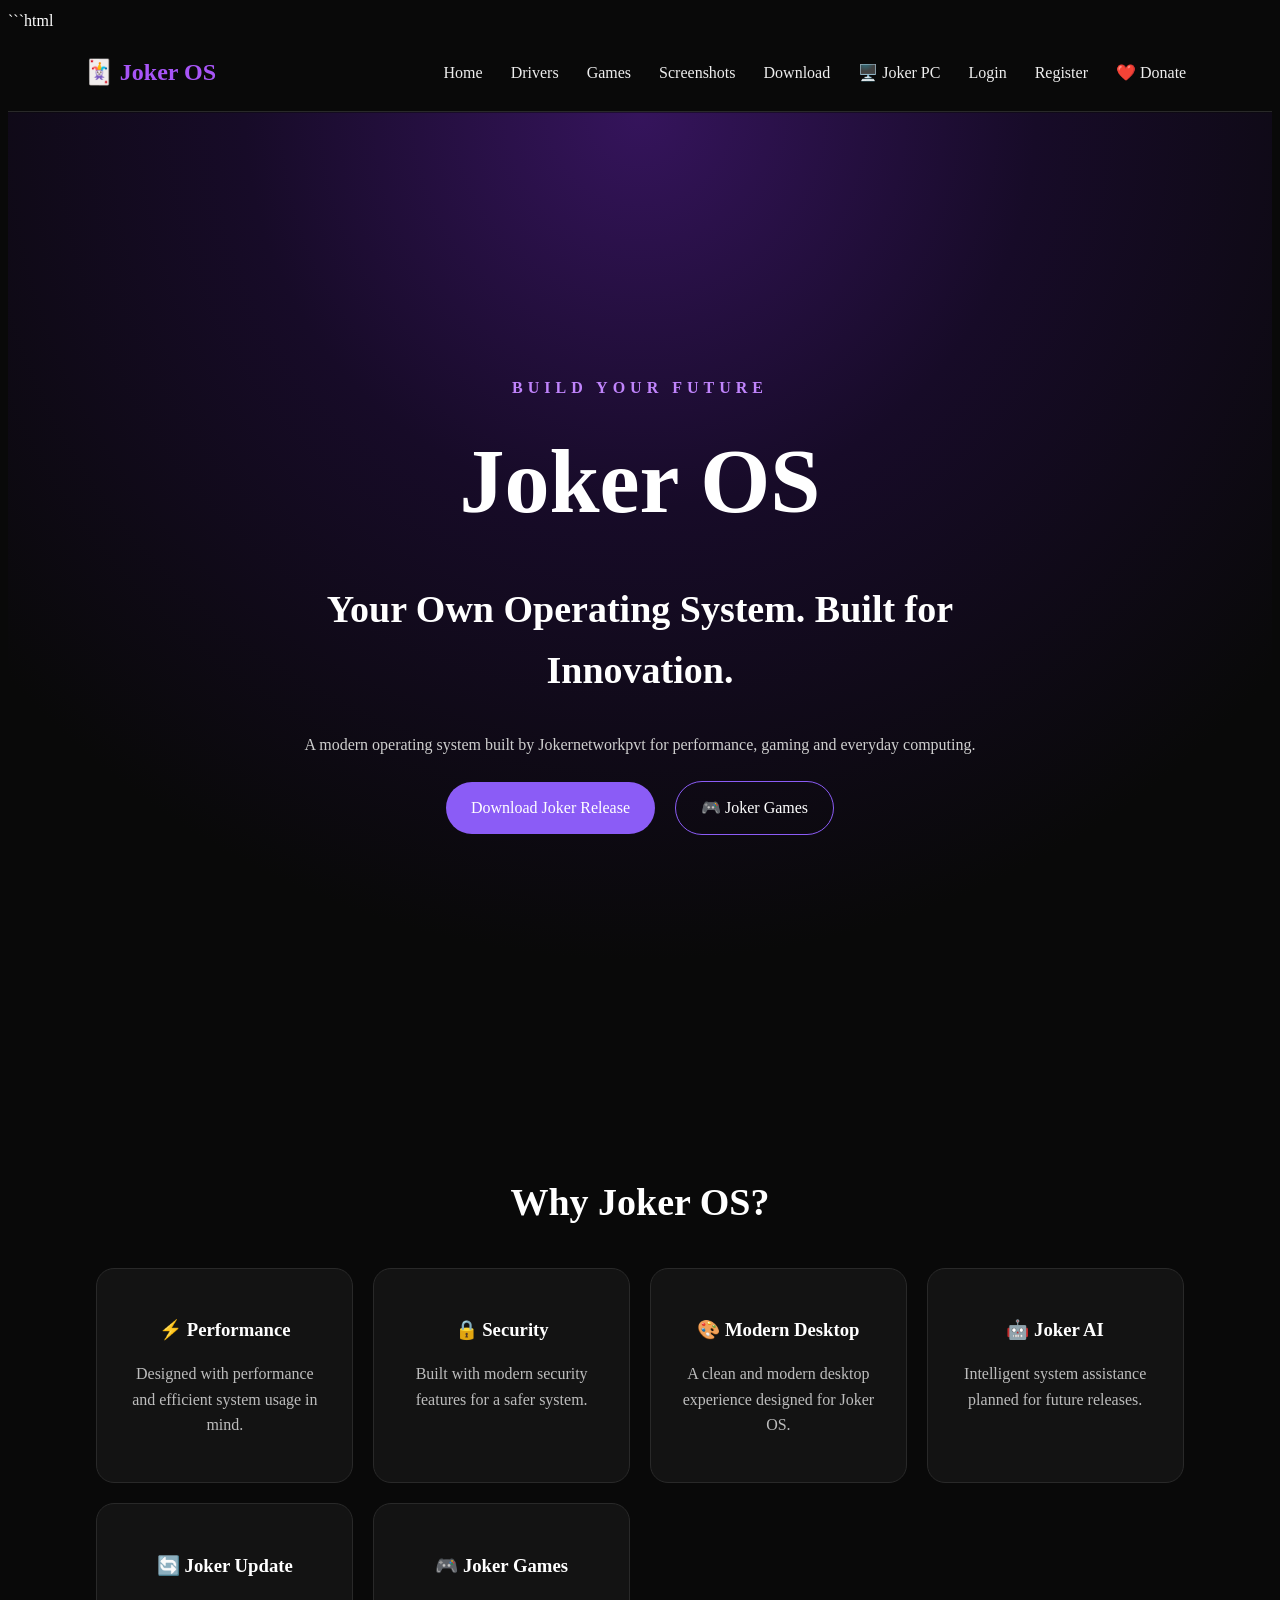
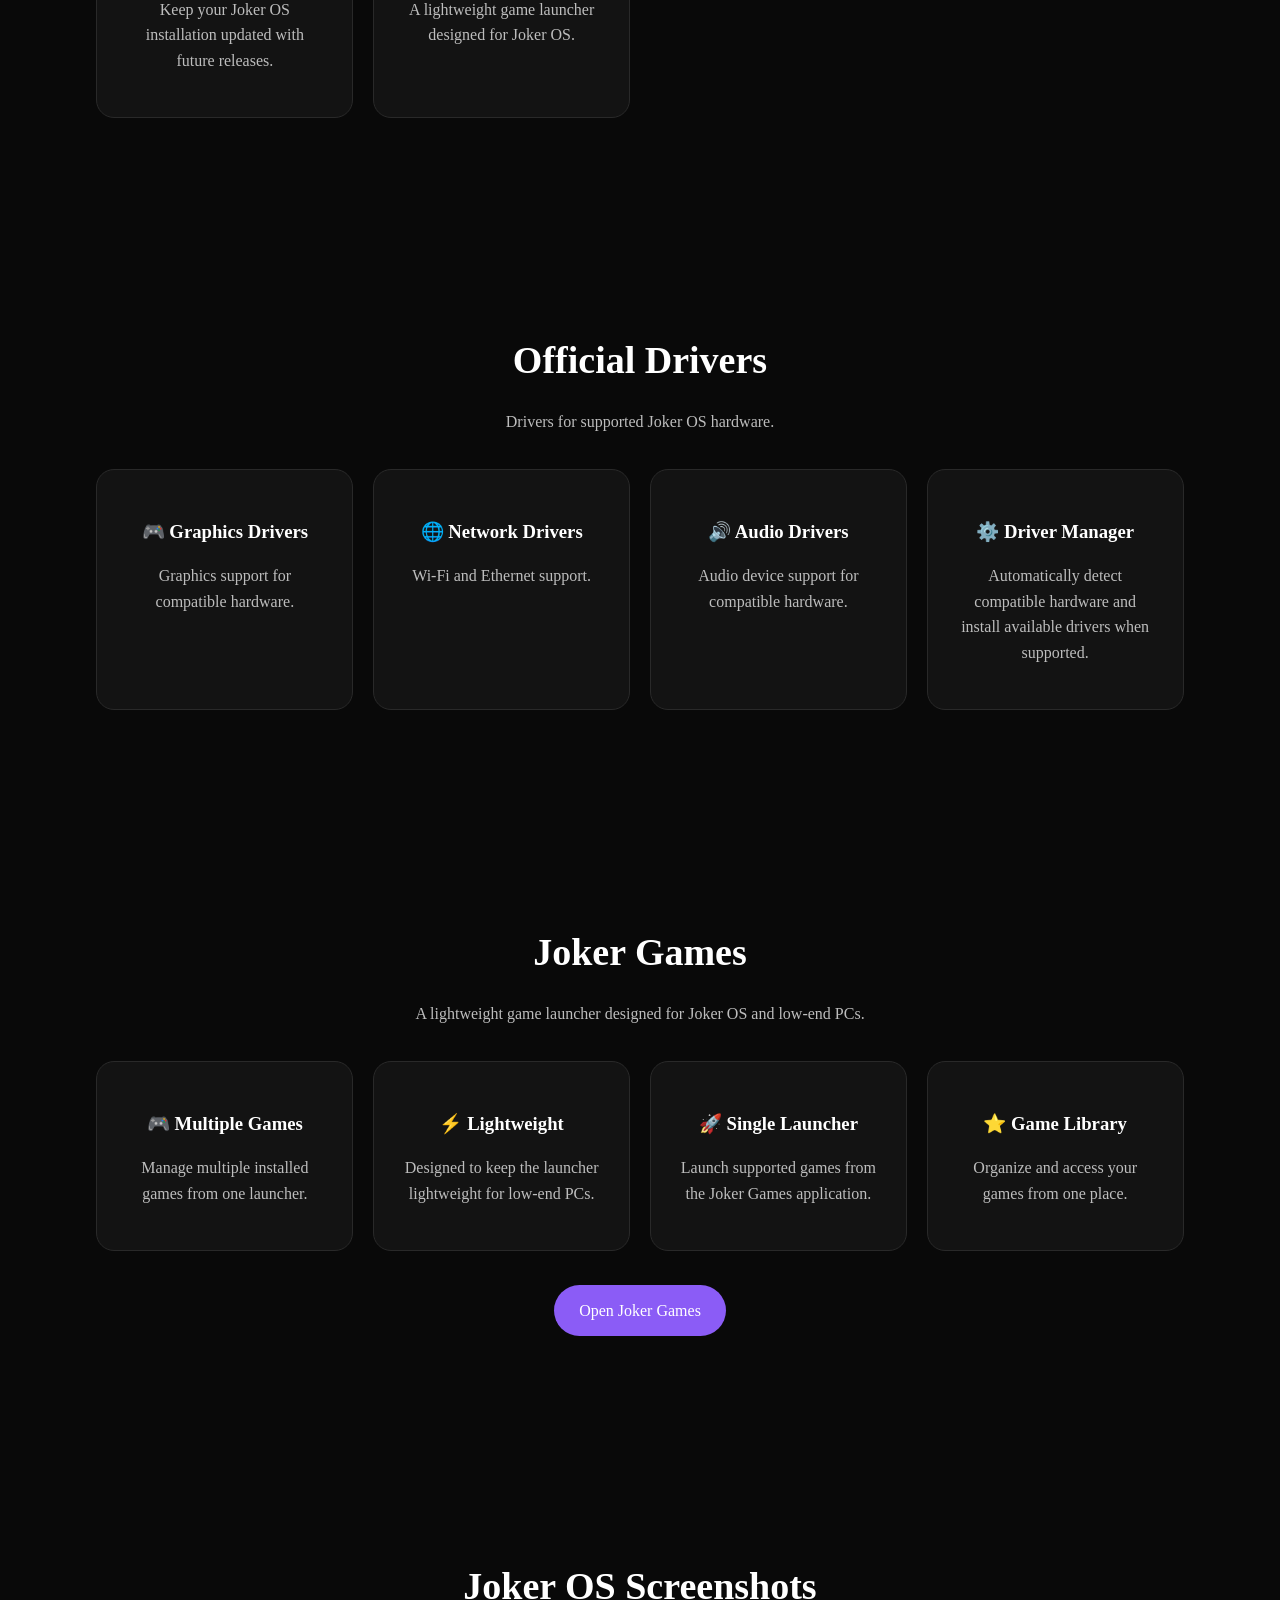
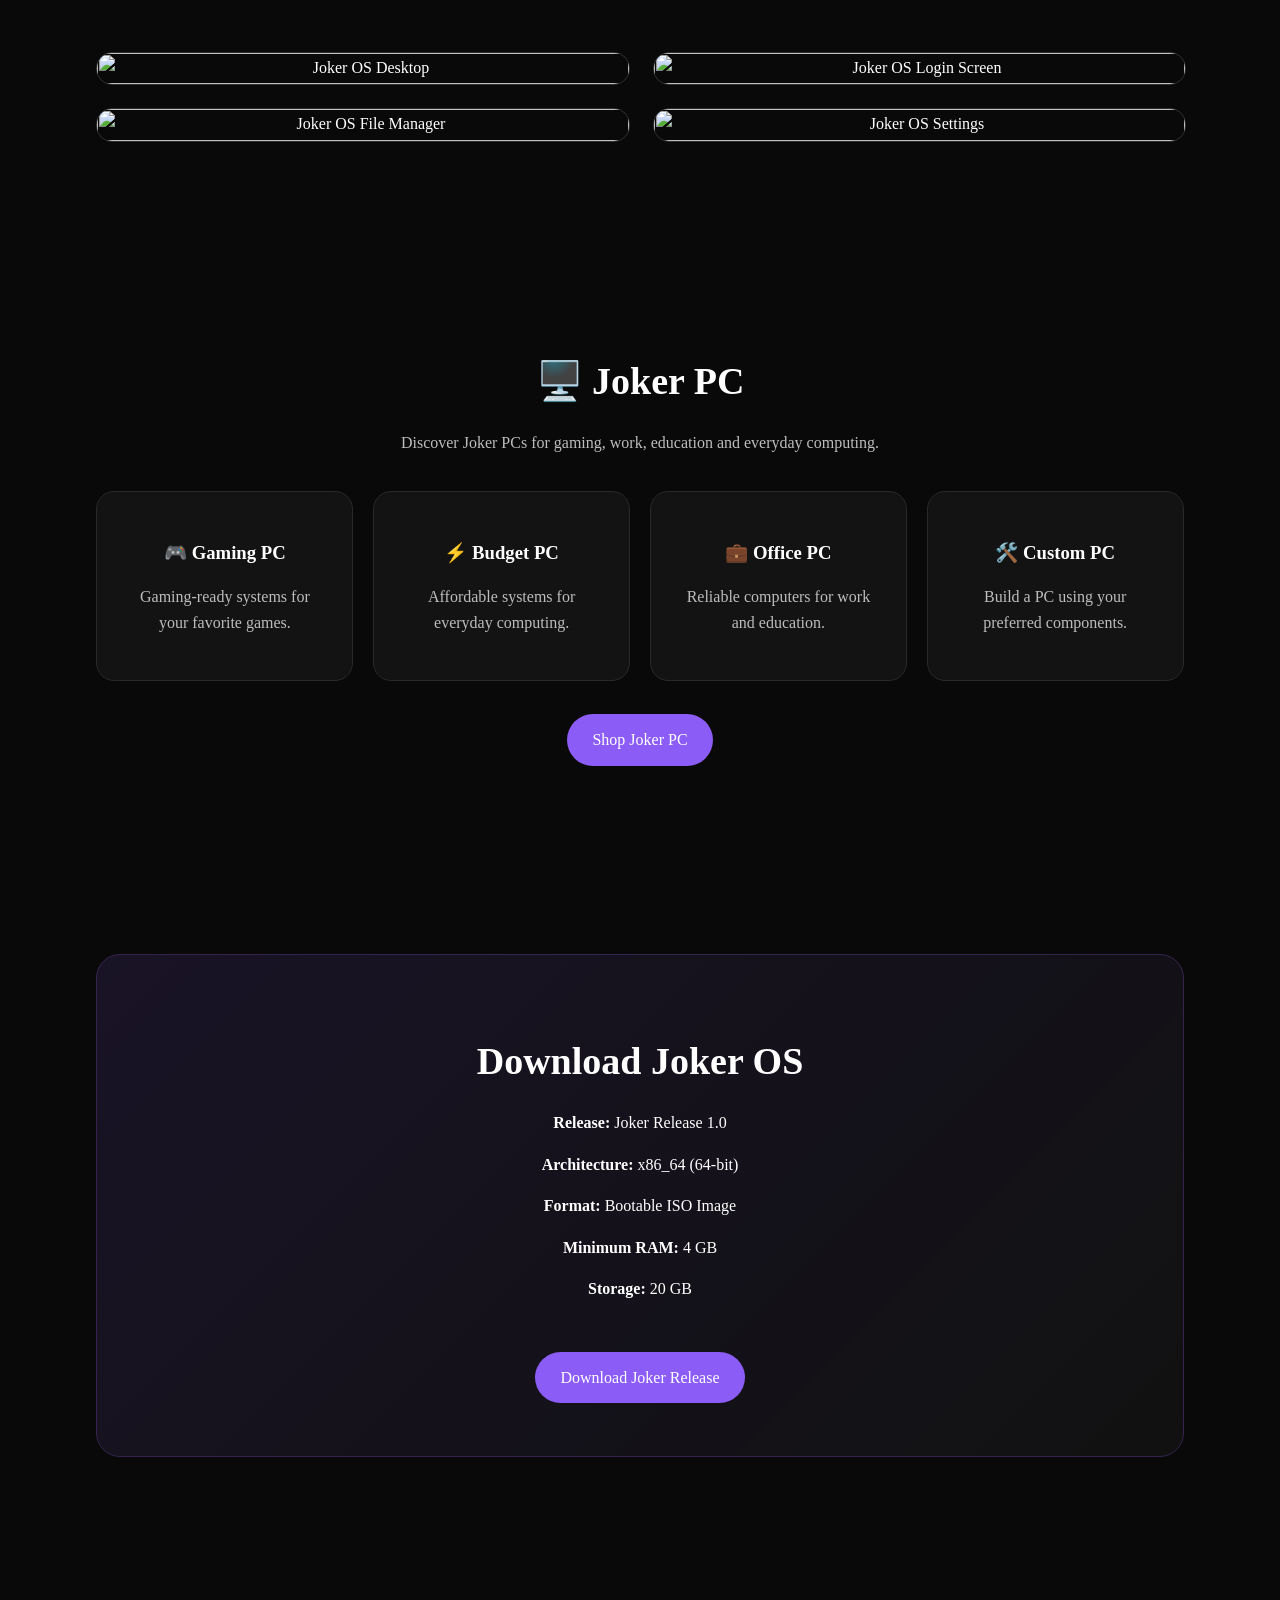
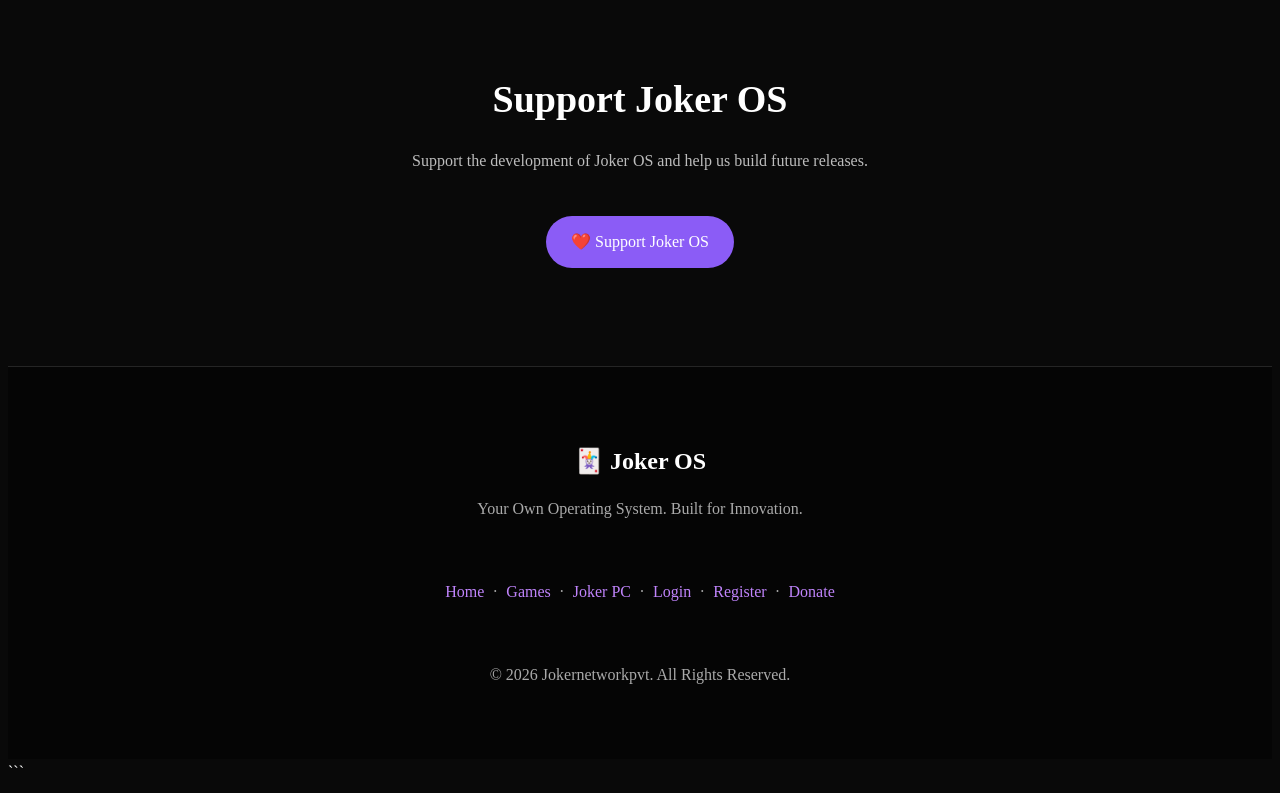
==== index.html @ 4943e300 "Add files via upload" ====
```html
<!DOCTYPE html>
<html lang="en">

<head>

    <meta charset="UTF-8">
    <meta name="viewport" content="width=device-width, initial-scale=1.0">

    <title>Joker OS | Official Website</title>

    <link rel="stylesheet" href="style.css">

</head>

<body>

<!-- =========================
     NAVIGATION
========================= -->

<header>

    <div class="logo">
        🃏 Joker OS
    </div>

    <nav>

        <a href="index.html">Home</a>

        <a href="#drivers">Drivers</a>

        <a href="games.html">Games</a>

        <a href="#screenshots">Screenshots</a>

        <a href="#download">Download</a>

        <a href="shop.html">🖥️ Joker PC</a>

        <a href="login.html">Login</a>

        <a href="register.html">Register</a>

        <a href="donate.html">❤️ Donate</a>

    </nav>

</header>


<!-- =========================
     HERO
========================= -->

<section class="hero" id="home">

    <p class="hero-tag">
        BUILD YOUR FUTURE
    </p>

    <h1>
        Joker OS
    </h1>

    <h2>
        Your Own Operating System.
        Built for Innovation.
    </h2>

    <p>
        A modern operating system built by
        Jokernetworkpvt for performance,
        gaming and everyday computing.
    </p>

    <div class="hero-buttons">

        <a href="#download" class="button">
            Download Joker Release
        </a>

        <a href="games.html" class="button secondary">
            🎮 Joker Games
        </a>

    </div>

</section>


<!-- =========================
     FEATURES
========================= -->

<section id="features">

    <h2>Why Joker OS?</h2>

    <div class="grid">

        <div class="card">

            <h3>⚡ Performance</h3>

            <p>
                Designed with performance and
                efficient system usage in mind.
            </p>

        </div>


        <div class="card">

            <h3>🔒 Security</h3>

            <p>
                Built with modern security
                features for a safer system.
            </p>

        </div>


        <div class="card">

            <h3>🎨 Modern Desktop</h3>

            <p>
                A clean and modern desktop
                experience designed for Joker OS.
            </p>

        </div>


        <div class="card">

            <h3>🤖 Joker AI</h3>

            <p>
                Intelligent system assistance
                planned for future releases.
            </p>

        </div>


        <div class="card">

            <h3>🔄 Joker Update</h3>

            <p>
                Keep your Joker OS installation
                updated with future releases.
            </p>

        </div>


        <div class="card">

            <h3>🎮 Joker Games</h3>

            <p>
                A lightweight game launcher
                designed for Joker OS.
            </p>

        </div>

    </div>

</section>


<!-- =========================
     DRIVERS
========================= -->

<section id="drivers">

    <h2>Official Drivers</h2>

    <p class="section-description">
        Drivers for supported Joker OS hardware.
    </p>

    <div class="grid">

        <div class="card">

            <h3>🎮 Graphics Drivers</h3>

            <p>
                Graphics support for compatible
                hardware.
            </p>

        </div>


        <div class="card">

            <h3>🌐 Network Drivers</h3>

            <p>
                Wi-Fi and Ethernet support.
            </p>

        </div>


        <div class="card">

            <h3>🔊 Audio Drivers</h3>

            <p>
                Audio device support for
                compatible hardware.
            </p>

        </div>


        <div class="card">

            <h3>⚙️ Driver Manager</h3>

            <p>
                Automatically detect compatible
                hardware and install available
                drivers when supported.
            </p>

        </div>

    </div>

</section>


<!-- =========================
     GAMES
========================= -->

<section id="games">

    <h2>Joker Games</h2>

    <p class="section-description">
        A lightweight game launcher designed
        for Joker OS and low-end PCs.
    </p>

    <div class="grid">

        <div class="card">

            <h3>🎮 Multiple Games</h3>

            <p>
                Manage multiple installed games
                from one launcher.
            </p>

        </div>


        <div class="card">

            <h3>⚡ Lightweight</h3>

            <p>
                Designed to keep the launcher
                lightweight for low-end PCs.
            </p>

        </div>


        <div class="card">

            <h3>🚀 Single Launcher</h3>

            <p>
                Launch supported games from
                the Joker Games application.
            </p>

        </div>


        <div class="card">

            <h3>⭐ Game Library</h3>

            <p>
                Organize and access your games
                from one place.
            </p>

        </div>

    </div>

    <br>

    <div class="center">

        <a href="games.html" class="button">
            Open Joker Games
        </a>

    </div>

</section>


<!-- =========================
     SCREENSHOTS
========================= -->

<section id="screenshots">

    <h2>Joker OS Screenshots</h2>

    <div class="images">

        <img
            src="images/desktop.png"
            alt="Joker OS Desktop"
        >

        <img
            src="images/login.png"
            alt="Joker OS Login Screen"
        >

        <img
            src="images/filemanager.png"
            alt="Joker OS File Manager"
        >

        <img
            src="images/settings.png"
            alt="Joker OS Settings"
        >

    </div>

</section>


<!-- =========================
     JOKER PC
========================= -->

<section id="joker-pc">

    <h2>🖥️ Joker PC</h2>

    <p class="section-description">
        Discover Joker PCs for gaming,
        work, education and everyday computing.
    </p>

    <div class="grid">

        <div class="card">

            <h3>🎮 Gaming PC</h3>

            <p>
                Gaming-ready systems for
                your favorite games.
            </p>

        </div>


        <div class="card">

            <h3>⚡ Budget PC</h3>

            <p>
                Affordable systems for
                everyday computing.
            </p>

        </div>


        <div class="card">

            <h3>💼 Office PC</h3>

            <p>
                Reliable computers for work
                and education.
            </p>

        </div>


        <div class="card">

            <h3>🛠️ Custom PC</h3>

            <p>
                Build a PC using your preferred
                components.
            </p>

        </div>

    </div>

    <br>

    <div class="center">

        <a href="shop.html" class="button">
            Shop Joker PC
        </a>

    </div>

</section>


<!-- =========================
     DOWNLOAD
========================= -->

<section id="download">

    <div class="download-box">

        <h2>Download Joker OS</h2>

        <p>
            <strong>Release:</strong>
            Joker Release 1.0
        </p>

        <p>
            <strong>Architecture:</strong>
            x86_64 (64-bit)
        </p>

        <p>
            <strong>Format:</strong>
            Bootable ISO Image
        </p>

        <p>
            <strong>Minimum RAM:</strong>
            4 GB
        </p>

        <p>
            <strong>Storage:</strong>
            20 GB
        </p>

        <br>

        <a href="#" class="button">
            Download Joker Release
        </a>

    </div>

</section>


<!-- =========================
     SUPPORT
========================= -->

<section id="support">

    <h2>Support Joker OS</h2>

    <p class="section-description">

        Support the development of Joker OS
        and help us build future releases.

    </p>

    <div class="center">

        <a href="donate.html" class="button">
            ❤️ Support Joker OS
        </a>

    </div>

</section>


<!-- =========================
     FOOTER
========================= -->

<footer>

    <h2>🃏 Joker OS</h2>

    <p>
        Your Own Operating System.
        Built for Innovation.
    </p>

    <br>

    <p>

        <a href="index.html">Home</a> ·

        <a href="games.html">Games</a> ·

        <a href="shop.html">Joker PC</a> ·

        <a href="login.html">Login</a> ·

        <a href="register.html">Register</a> ·

        <a href="donate.html">Donate</a>

    </p>

    <br>

    <p>
        © 2026 Jokernetworkpvt.
        All Rights Reserved.
    </p>

</footer>


</body>
</html>
```
---- style.css ----
```css
* {
    margin: 0;
    padding: 0;
    box-sizing: border-box;
    font-family: "Segoe UI", Arial, sans-serif;
}

html {
    scroll-behavior: smooth;
}

body {
    background: #090909;
    color: #ffffff;
    line-height: 1.6;
}

/* =========================
   NAVIGATION
========================= */

header {
    position: sticky;
    top: 0;
    z-index: 1000;

    display: flex;
    justify-content: space-between;
    align-items: center;

    padding: 18px 6%;

    background: rgba(10, 10, 10, 0.92);
    backdrop-filter: blur(14px);

    border-bottom: 1px solid #292929;
}

.logo {
    color: #a855f7;
    font-size: 24px;
    font-weight: 700;
    white-space: nowrap;
}

nav {
    display: flex;
    align-items: center;
    flex-wrap: wrap;
    justify-content: flex-end;
    gap: 8px;
}

nav a {
    color: #eeeeee;
    text-decoration: none;
    padding: 8px 10px;
    border-radius: 8px;
    transition: 0.25s ease;
}

nav a:hover {
    color: #ffffff;
    background: #211338;
}

/* =========================
   HERO
========================= */

.hero {
    min-height: 82vh;

    display: flex;
    flex-direction: column;
    justify-content: center;
    align-items: center;

    text-align: center;

    padding: 120px 20px 80px;

    background:
        radial-gradient(
            circle at top,
            #35145c 0%,
            #170b28 35%,
            #090909 75%
        );
}

.hero-tag {
    color: #c084fc;
    font-weight: 700;
    letter-spacing: 5px;
    text-transform: uppercase;
}

.hero h1 {
    font-size: clamp(48px, 8vw, 90px);
    line-height: 1.05;
    margin: 18px 0;
}

.hero h2 {
    max-width: 800px;
    font-size: clamp(22px, 4vw, 38px);
    margin-bottom: 15px;
}

.hero p:not(.hero-tag) {
    max-width: 750px;
    color: #cfcfcf;
}

/* =========================
   SECTIONS
========================= */

section {
    padding: 90px 7%;
    text-align: center;
}

section h2 {
    font-size: 38px;
    margin-bottom: 18px;
}

.section-description {
    max-width: 700px;
    margin: 0 auto 35px;
    color: #bdbdbd;
}

/* =========================
   GRID
========================= */

.grid {
    max-width: 1200px;
    margin: 35px auto 0;

    display: grid;
    grid-template-columns: repeat(4, 1fr);
    gap: 20px;
}

/* =========================
   CARDS
========================= */

.card {
    padding: 28px;

    background: rgba(255, 255, 255, 0.04);

    border: 1px solid #292929;
    border-radius: 18px;

    transition:
        transform 0.25s ease,
        border-color 0.25s ease,
        background 0.25s ease;
}

.card:hover {
    transform: translateY(-6px);
    border-color: #8b5cf6;
    background: rgba(139, 92, 246, 0.08);
}

.card h3 {
    color: #ffffff;
    margin-bottom: 12px;
}

.card p {
    color: #bdbdbd;
}

/* =========================
   BUTTONS
========================= */

.button {
    display: inline-block;

    padding: 13px 25px;
    margin: 8px;

    color: #ffffff;
    background: #8b5cf6;

    text-decoration: none;

    border: none;
    border-radius: 30px;

    cursor: pointer;

    transition: 0.25s ease;
}

.button:hover {
    background: #a855f7;
    transform: translateY(-2px);
}

.secondary {
    background: transparent;
    border: 1px solid #8b5cf6;
}

/* =========================
   CENTER
========================= */

.center {
    text-align: center;
}

/* =========================
   SCREENSHOTS
========================= */

.images {
    max-width: 1200px;
    margin: 35px auto 0;

    display: grid;
    grid-template-columns: repeat(2, 1fr);
    gap: 25px;
}

.images img {
    width: 100%;
    display: block;

    border-radius: 16px;
    border: 1px solid #303030;

    transition: 0.3s ease;
}

.images img:hover {
    transform: scale(1.02);
    border-color: #8b5cf6;
}

/* =========================
   DOWNLOAD BOX
========================= */

.download-box {
    max-width: 1000px;
    margin: 0 auto;

    padding: 45px;

    background:
        linear-gradient(
            135deg,
            rgba(139, 92, 246, 0.12),
            rgba(255, 255, 255, 0.03)
        );

    border: 1px solid #352450;
    border-radius: 24px;
}

/* =========================
   FORMS
========================= */

form {
    max-width: 480px;
    margin: 0 auto;

    text-align: left;
}

form label {
    display: block;
    margin-bottom: 7px;
    color: #dddddd;
}

form input {
    width: 100%;

    padding: 14px 16px;

    background: #111111;
    color: #ffffff;

    border: 1px solid #3a3a3a;
    border-radius: 10px;

    outline: none;
}

form input:focus {
    border-color: #8b5cf6;
    box-shadow: 0 0 0 3px rgba(139, 92, 246, 0.15);
}

form input[type="checkbox"] {
    width: auto;
    margin-right: 6px;
}

form button {
    font-size: 16px;
}

/* =========================
   LINKS
========================= */

a {
    color: #c084fc;
}

a:hover {
    color: #ffffff;
}

/* =========================
   FOOTER
========================= */

footer {
    padding: 55px 20px;

    text-align: center;

    background: #050505;

    border-top: 1px solid #252525;

    color: #aaaaaa;
}

footer h2 {
    color: #ffffff;
    margin-bottom: 10px;
}

footer a {
    text-decoration: none;
    margin: 0 5px;
}

/* =========================
   MOBILE
========================= */

@media (max-width: 950px) {

    header {
        position: relative;

        flex-direction: column;
        gap: 15px;
    }

    nav {
        justify-content: center;
    }

    .grid {
        grid-template-columns: repeat(2, 1fr);
    }

}

@media (max-width: 600px) {

    header {
        padding: 16px 4%;
    }

    nav {
        gap: 3px;
    }

    nav a {
        font-size: 13px;
        padding: 7px;
    }

    .hero {
        min-height: 75vh;
        padding: 80px 18px;
    }

    section {
        padding: 65px 18px;
    }

    section h2 {
        font-size: 30px;
    }

    .grid {
        grid-template-columns: 1fr;
    }

    .images {
        grid-template-columns: 1fr;
    }

    .download-box {
        padding: 28px 18px;
    }

}
```
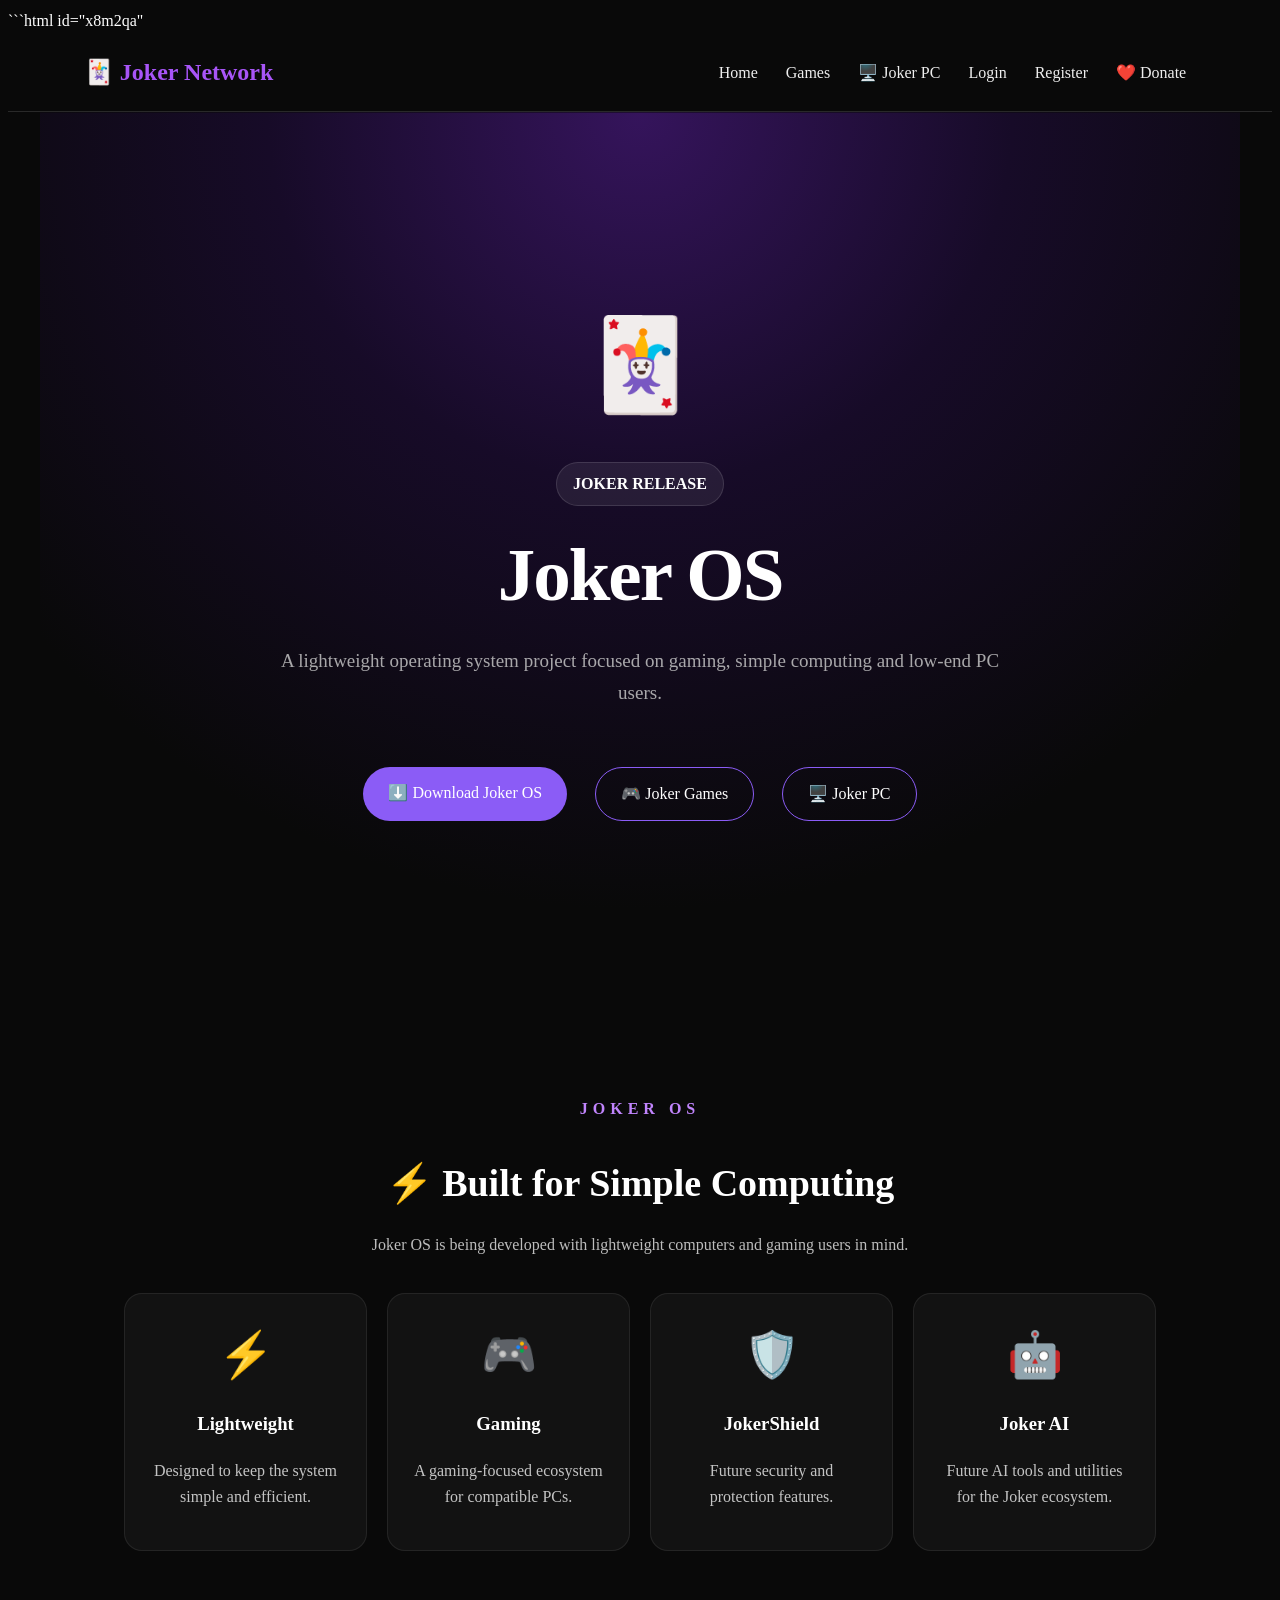
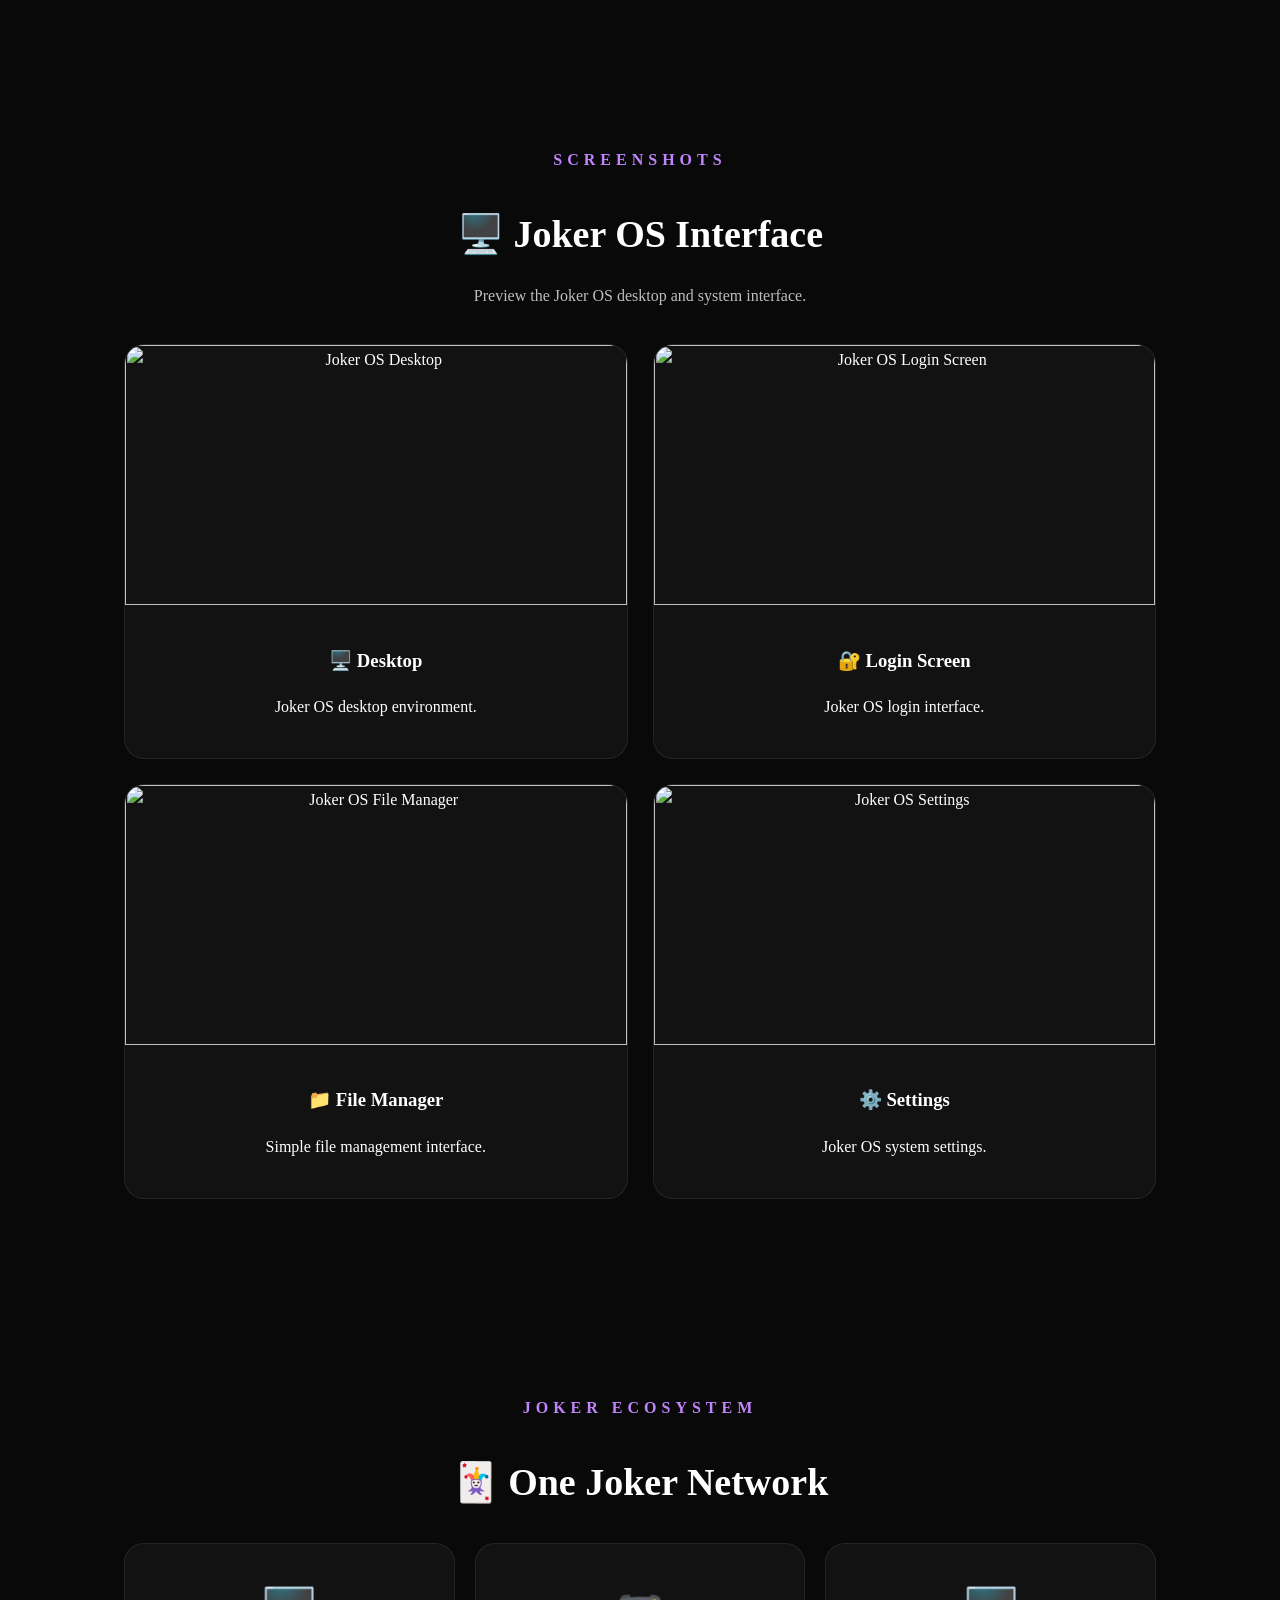
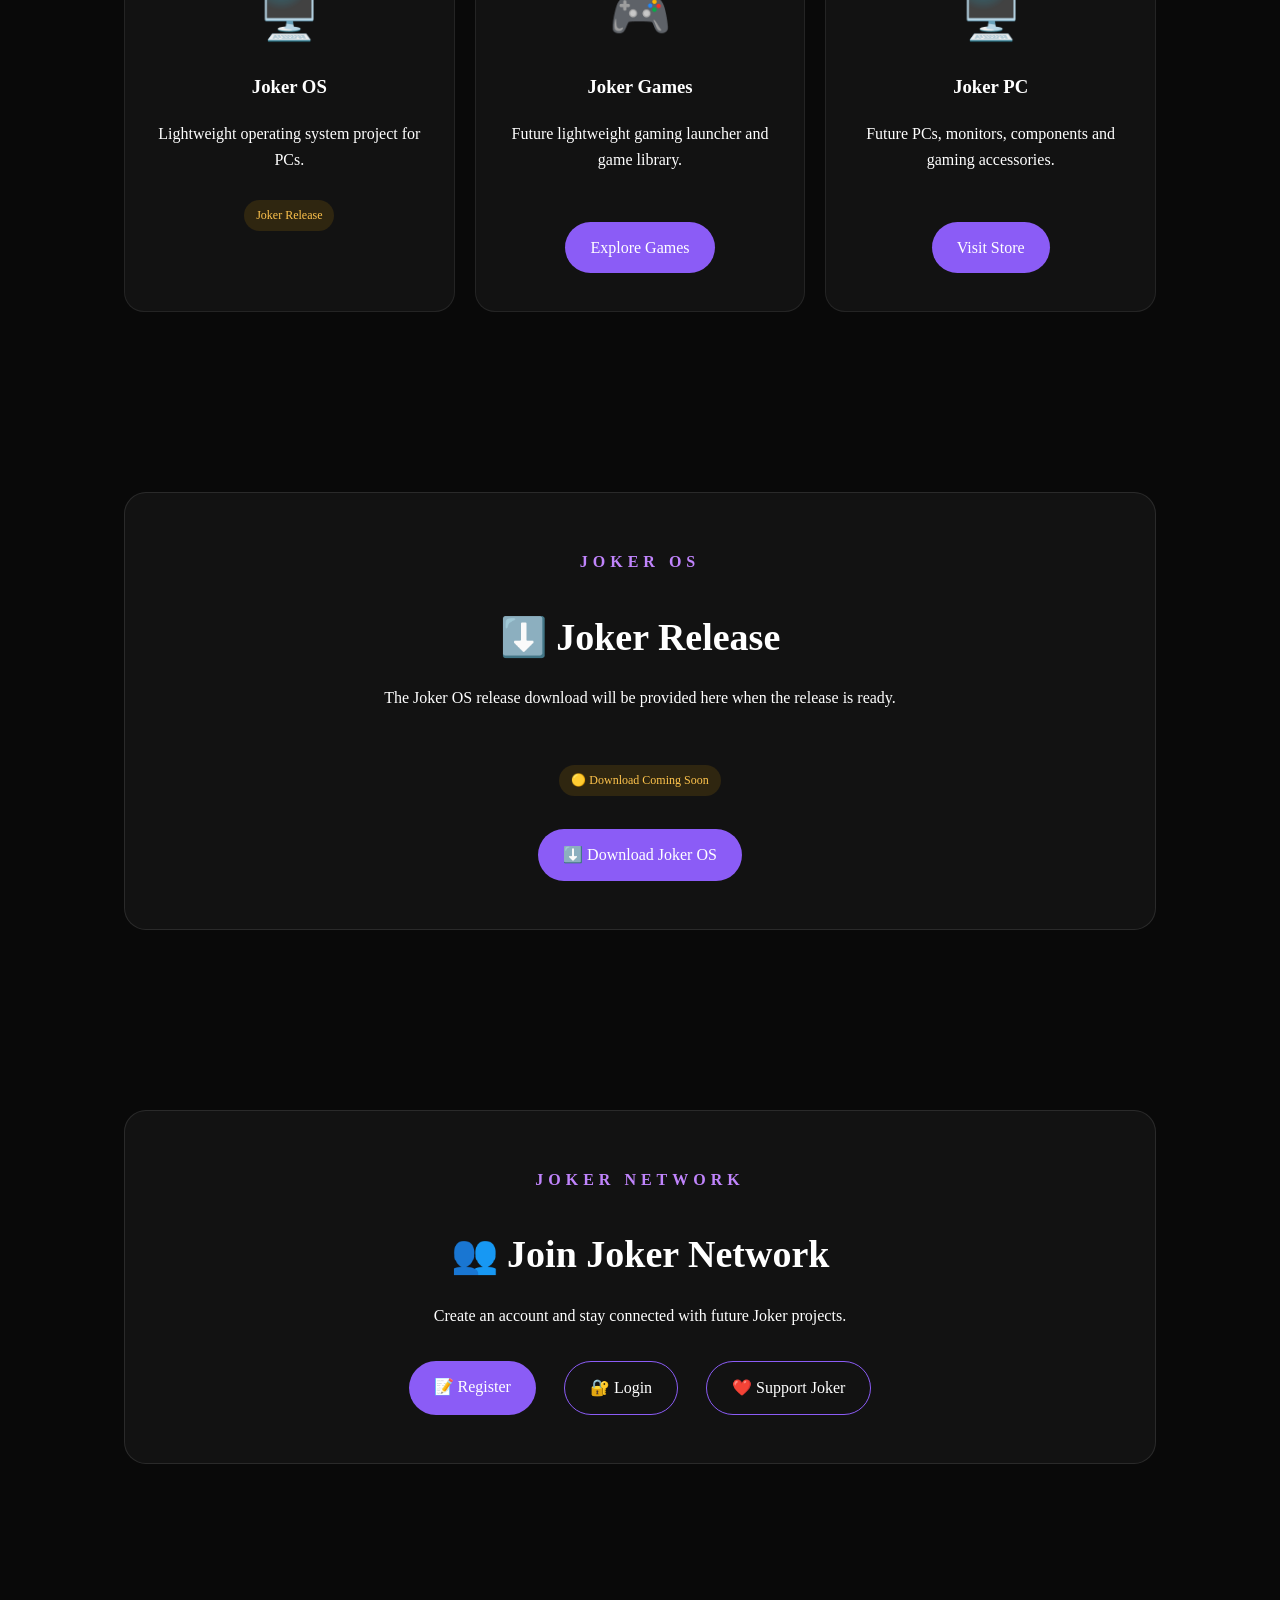
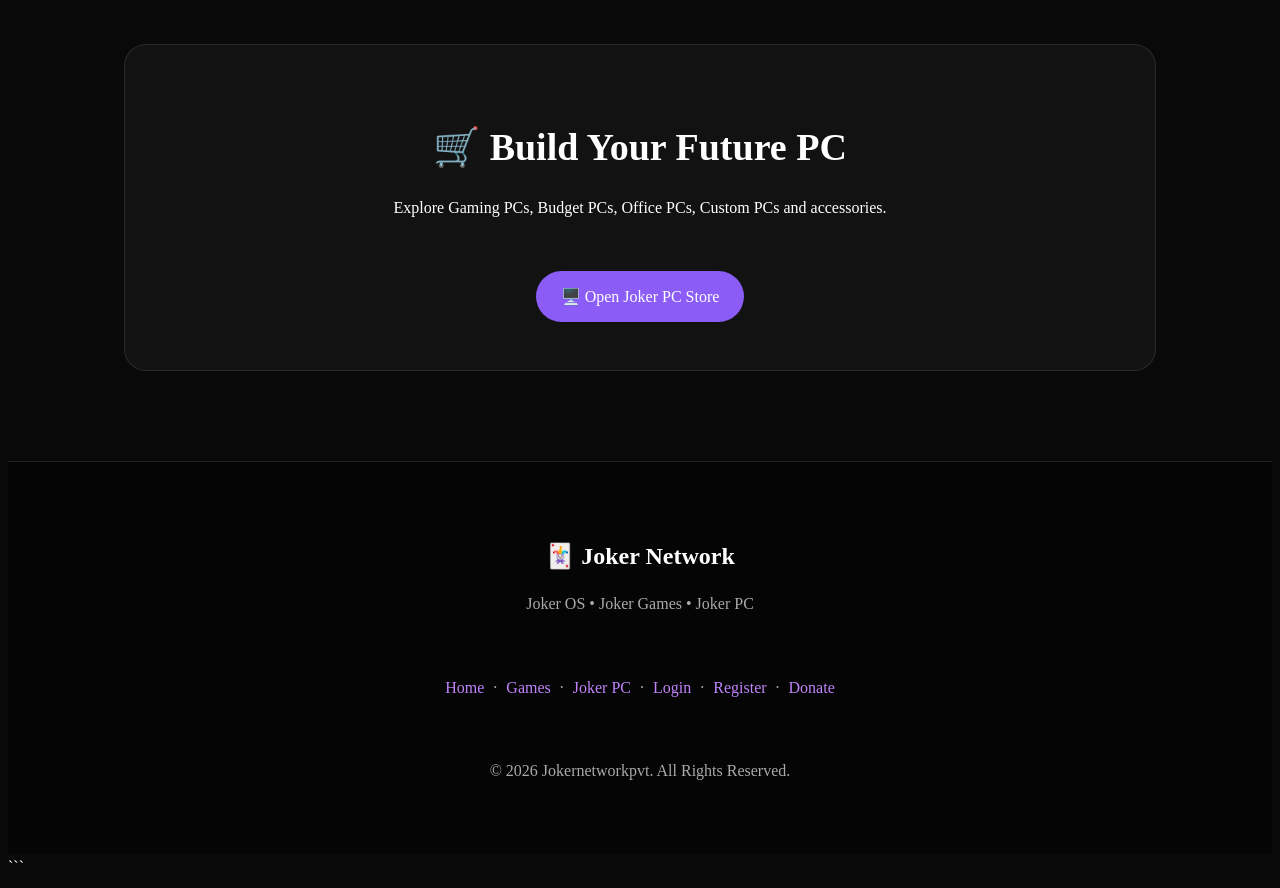
==== commit 7c2e56b1: "Update index.html" ====
--- a/index.html
+++ b/index.html
@@ -1,19 +1,260 @@
-```html
+```html id="x8m2qa"
 <!DOCTYPE html>
 <html lang="en">
 
 <head>
 
     <meta charset="UTF-8">
-    <meta name="viewport" content="width=device-width, initial-scale=1.0">
-
-    <title>Joker OS | Official Website</title>
+
+    <meta name="viewport"
+          content="width=device-width, initial-scale=1.0">
+
+    <title>Joker OS | Joker Release</title>
 
     <link rel="stylesheet" href="style.css">
 
+    <style>
+
+        /* =========================
+           JOKER HOMEPAGE
+        ========================= */
+
+        .home-page {
+            max-width: 1200px;
+            margin: auto;
+        }
+
+        .hero {
+            text-align: center;
+
+            padding: 80px 20px 60px;
+        }
+
+        .joker-logo {
+            font-size: 90px;
+
+            margin-bottom: 15px;
+        }
+
+        .release-badge {
+            display: inline-block;
+
+            padding: 8px 16px;
+
+            margin: 10px 0 20px;
+
+            border-radius: 30px;
+
+            background: rgba(255,255,255,0.07);
+
+            border: 1px solid rgba(255,255,255,0.12);
+
+            font-weight: bold;
+        }
+
+        .hero h1 {
+            font-size: clamp(42px, 7vw, 75px);
+
+            margin: 10px 0;
+
+            letter-spacing: -2px;
+        }
+
+        .hero-subtitle {
+            max-width: 750px;
+
+            margin: 20px auto;
+
+            font-size: 19px;
+
+            line-height: 1.7;
+
+            opacity: 0.8;
+        }
+
+        .hero-buttons {
+            display: flex;
+
+            justify-content: center;
+
+            flex-wrap: wrap;
+
+            gap: 12px;
+
+            margin-top: 30px;
+        }
+
+        .feature-grid {
+            display: grid;
+
+            grid-template-columns:
+                repeat(4, 1fr);
+
+            gap: 20px;
+
+            margin-top: 30px;
+        }
+
+        .feature-card {
+            padding: 25px;
+
+            border-radius: 18px;
+
+            background: rgba(255,255,255,0.04);
+
+            border: 1px solid rgba(255,255,255,0.08);
+
+            text-align: center;
+        }
+
+        .feature-icon {
+            font-size: 45px;
+
+            margin-bottom: 10px;
+        }
+
+        .feature-card p {
+            opacity: 0.75;
+        }
+
+        .showcase {
+            display: grid;
+
+            grid-template-columns:
+                repeat(2, 1fr);
+
+            gap: 25px;
+
+            margin-top: 30px;
+        }
+
+        .showcase-card {
+            overflow: hidden;
+
+            border-radius: 20px;
+
+            background: rgba(255,255,255,0.04);
+
+            border: 1px solid rgba(255,255,255,0.08);
+        }
+
+        .showcase-card img {
+            width: 100%;
+
+            height: 260px;
+
+            object-fit: cover;
+
+            display: block;
+        }
+
+        .showcase-content {
+            padding: 22px;
+        }
+
+        .ecosystem-grid {
+            display: grid;
+
+            grid-template-columns:
+                repeat(3, 1fr);
+
+            gap: 20px;
+
+            margin-top: 30px;
+        }
+
+        .ecosystem-card {
+            padding: 30px;
+
+            border-radius: 20px;
+
+            background: rgba(255,255,255,0.04);
+
+            border: 1px solid rgba(255,255,255,0.08);
+        }
+
+        .ecosystem-icon {
+            font-size: 50px;
+
+            margin-bottom: 12px;
+        }
+
+        .status {
+            display: inline-block;
+
+            margin-top: 12px;
+
+            padding: 6px 12px;
+
+            border-radius: 20px;
+
+            font-size: 12px;
+
+            background: rgba(255,180,0,0.12);
+
+            color: #ffc44d;
+        }
+
+        .community-box {
+            padding: 40px;
+
+            border-radius: 22px;
+
+            text-align: center;
+
+            background: rgba(255,255,255,0.04);
+
+            border: 1px solid rgba(255,255,255,0.10);
+        }
+
+        .community-buttons {
+            display: flex;
+
+            justify-content: center;
+
+            flex-wrap: wrap;
+
+            gap: 12px;
+
+            margin-top: 25px;
+        }
+
+        @media (max-width: 900px) {
+
+            .feature-grid {
+                grid-template-columns:
+                    repeat(2, 1fr);
+            }
+
+            .ecosystem-grid {
+                grid-template-columns: 1fr;
+            }
+
+        }
+
+        @media (max-width: 650px) {
+
+            .showcase {
+                grid-template-columns: 1fr;
+            }
+
+            .feature-grid {
+                grid-template-columns: 1fr;
+            }
+
+            .hero {
+                padding-top: 50px;
+            }
+
+        }
+
+    </style>
+
 </head>
 
+
 <body>
+
 
 <!-- =========================
      NAVIGATION
@@ -22,28 +263,34 @@
 <header>
 
     <div class="logo">
-        🃏 Joker OS
+        🃏 Joker Network
     </div>
 
     <nav>
 
-        <a href="index.html">Home</a>
-
-        <a href="#drivers">Drivers</a>
-
-        <a href="games.html">Games</a>
-
-        <a href="#screenshots">Screenshots</a>
-
-        <a href="#download">Download</a>
-
-        <a href="shop.html">🖥️ Joker PC</a>
-
-        <a href="login.html">Login</a>
-
-        <a href="register.html">Register</a>
-
-        <a href="donate.html">❤️ Donate</a>
+        <a href="index.html">
+            Home
+        </a>
+
+        <a href="games.html">
+            Games
+        </a>
+
+        <a href="shop.html">
+            🖥️ Joker PC
+        </a>
+
+        <a href="login.html">
+            Login
+        </a>
+
+        <a href="register.html">
+            Register
+        </a>
+
+        <a href="donate.html">
+            ❤️ Donate
+        </a>
 
     </nav>
 
@@ -54,453 +301,505 @@
      HERO
 ========================= -->
 
-<section class="hero" id="home">
-
-    <p class="hero-tag">
-        BUILD YOUR FUTURE
-    </p>
-
-    <h1>
-        Joker OS
-    </h1>
-
-    <h2>
-        Your Own Operating System.
-        Built for Innovation.
-    </h2>
-
-    <p>
-        A modern operating system built by
-        Jokernetworkpvt for performance,
-        gaming and everyday computing.
-    </p>
-
-    <div class="hero-buttons">
-
-        <a href="#download" class="button">
-            Download Joker Release
-        </a>
-
-        <a href="games.html" class="button secondary">
-            🎮 Joker Games
-        </a>
-
-    </div>
-
-</section>
-
-
-<!-- =========================
-     FEATURES
-========================= -->
-
-<section id="features">
-
-    <h2>Why Joker OS?</h2>
-
-    <div class="grid">
-
-        <div class="card">
-
-            <h3>⚡ Performance</h3>
+<main class="home-page">
+
+    <section class="hero">
+
+        <div class="joker-logo">
+            🃏
+        </div>
+
+        <span class="release-badge">
+            JOKER RELEASE
+        </span>
+
+        <h1>
+            Joker OS
+        </h1>
+
+        <p class="hero-subtitle">
+            A lightweight operating system project
+            focused on gaming, simple computing and
+            low-end PC users.
+        </p>
+
+
+        <div class="hero-buttons">
+
+            <a
+                href="#download"
+                class="button"
+            >
+                ⬇️ Download Joker OS
+            </a>
+
+            <a
+                href="games.html"
+                class="button secondary"
+            >
+                🎮 Joker Games
+            </a>
+
+            <a
+                href="shop.html"
+                class="button secondary"
+            >
+                🖥️ Joker PC
+            </a>
+
+        </div>
+
+    </section>
+
+
+    <!-- =========================
+         FEATURES
+    ========================== -->
+
+    <section>
+
+        <p class="hero-tag">
+            JOKER OS
+        </p>
+
+        <h2>
+            ⚡ Built for Simple Computing
+        </h2>
+
+        <p class="section-description">
+            Joker OS is being developed with
+            lightweight computers and gaming users
+            in mind.
+        </p>
+
+
+        <div class="feature-grid">
+
+
+            <div class="feature-card">
+
+                <div class="feature-icon">
+                    ⚡
+                </div>
+
+                <h3>
+                    Lightweight
+                </h3>
+
+                <p>
+                    Designed to keep the system
+                    simple and efficient.
+                </p>
+
+            </div>
+
+
+            <div class="feature-card">
+
+                <div class="feature-icon">
+                    🎮
+                </div>
+
+                <h3>
+                    Gaming
+                </h3>
+
+                <p>
+                    A gaming-focused ecosystem
+                    for compatible PCs.
+                </p>
+
+            </div>
+
+
+            <div class="feature-card">
+
+                <div class="feature-icon">
+                    🛡️
+                </div>
+
+                <h3>
+                    JokerShield
+                </h3>
+
+                <p>
+                    Future security and protection
+                    features.
+                </p>
+
+            </div>
+
+
+            <div class="feature-card">
+
+                <div class="feature-icon">
+                    🤖
+                </div>
+
+                <h3>
+                    Joker AI
+                </h3>
+
+                <p>
+                    Future AI tools and utilities
+                    for the Joker ecosystem.
+                </p>
+
+            </div>
+
+
+        </div>
+
+    </section>
+
+
+    <!-- =========================
+         SCREENSHOTS
+    ========================== -->
+
+    <section>
+
+        <p class="hero-tag">
+            SCREENSHOTS
+        </p>
+
+        <h2>
+            🖥️ Joker OS Interface
+        </h2>
+
+        <p class="section-description">
+            Preview the Joker OS desktop and
+            system interface.
+        </p>
+
+
+        <div class="showcase">
+
+
+            <div class="showcase-card">
+
+                <img
+                    src="images/desktop.png"
+                    alt="Joker OS Desktop"
+                    loading="lazy"
+                >
+
+                <div class="showcase-content">
+
+                    <h3>
+                        🖥️ Desktop
+                    </h3>
+
+                    <p>
+                        Joker OS desktop environment.
+                    </p>
+
+                </div>
+
+            </div>
+
+
+            <div class="showcase-card">
+
+                <img
+                    src="images/login.png"
+                    alt="Joker OS Login Screen"
+                    loading="lazy"
+                >
+
+                <div class="showcase-content">
+
+                    <h3>
+                        🔐 Login Screen
+                    </h3>
+
+                    <p>
+                        Joker OS login interface.
+                    </p>
+
+                </div>
+
+            </div>
+
+
+            <div class="showcase-card">
+
+                <img
+                    src="images/filemanager.png"
+                    alt="Joker OS File Manager"
+                    loading="lazy"
+                >
+
+                <div class="showcase-content">
+
+                    <h3>
+                        📁 File Manager
+                    </h3>
+
+                    <p>
+                        Simple file management interface.
+                    </p>
+
+                </div>
+
+            </div>
+
+
+            <div class="showcase-card">
+
+                <img
+                    src="images/settings.png"
+                    alt="Joker OS Settings"
+                    loading="lazy"
+                >
+
+                <div class="showcase-content">
+
+                    <h3>
+                        ⚙️ Settings
+                    </h3>
+
+                    <p>
+                        Joker OS system settings.
+                    </p>
+
+                </div>
+
+            </div>
+
+
+        </div>
+
+    </section>
+
+
+    <!-- =========================
+         ECOSYSTEM
+    ========================== -->
+
+    <section>
+
+        <p class="hero-tag">
+            JOKER ECOSYSTEM
+        </p>
+
+        <h2>
+            🃏 One Joker Network
+        </h2>
+
+
+        <div class="ecosystem-grid">
+
+
+            <!-- JOKER OS -->
+
+            <div class="ecosystem-card">
+
+                <div class="ecosystem-icon">
+                    🖥️
+                </div>
+
+                <h3>
+                    Joker OS
+                </h3>
+
+                <p>
+                    Lightweight operating system
+                    project for PCs.
+                </p>
+
+                <span class="status">
+                    Joker Release
+                </span>
+
+            </div>
+
+
+            <!-- JOKER GAMES -->
+
+            <div class="ecosystem-card">
+
+                <div class="ecosystem-icon">
+                    🎮
+                </div>
+
+                <h3>
+                    Joker Games
+                </h3>
+
+                <p>
+                    Future lightweight gaming
+                    launcher and game library.
+                </p>
+
+                <br>
+
+                <a
+                    href="games.html"
+                    class="button"
+                >
+                    Explore Games
+                </a>
+
+            </div>
+
+
+            <!-- JOKER PC -->
+
+            <div class="ecosystem-card">
+
+                <div class="ecosystem-icon">
+                    🖥️
+                </div>
+
+                <h3>
+                    Joker PC
+                </h3>
+
+                <p>
+                    Future PCs, monitors, components
+                    and gaming accessories.
+                </p>
+
+                <br>
+
+                <a
+                    href="shop.html"
+                    class="button"
+                >
+                    Visit Store
+                </a>
+
+            </div>
+
+
+        </div>
+
+    </section>
+
+
+    <!-- =========================
+         DOWNLOAD
+    ========================== -->
+
+    <section id="download">
+
+        <div class="community-box">
+
+            <p class="hero-tag">
+                JOKER OS
+            </p>
+
+            <h2>
+                ⬇️ Joker Release
+            </h2>
 
             <p>
-                Designed with performance and
-                efficient system usage in mind.
+                The Joker OS release download will be
+                provided here when the release is ready.
             </p>
 
+            <br>
+
+            <span class="status">
+                🟡 Download Coming Soon
+            </span>
+
+            <br><br>
+
+            <span class="button disabled-button">
+                ⬇️ Download Joker OS
+            </span>
+
         </div>
 
-
-        <div class="card">
-
-            <h3>🔒 Security</h3>
+    </section>
+
+
+    <!-- =========================
+         ACCOUNT & COMMUNITY
+    ========================== -->
+
+    <section>
+
+        <div class="community-box">
+
+            <p class="hero-tag">
+                JOKER NETWORK
+            </p>
+
+            <h2>
+                👥 Join Joker Network
+            </h2>
 
             <p>
-                Built with modern security
-                features for a safer system.
+                Create an account and stay connected
+                with future Joker projects.
             </p>
 
+
+            <div class="community-buttons">
+
+                <a
+                    href="register.html"
+                    class="button"
+                >
+                    📝 Register
+                </a>
+
+                <a
+                    href="login.html"
+                    class="button secondary"
+                >
+                    🔐 Login
+                </a>
+
+                <a
+                    href="donate.html"
+                    class="button secondary"
+                >
+                    ❤️ Support Joker
+                </a>
+
+            </div>
+
         </div>
 
-
-        <div class="card">
-
-            <h3>🎨 Modern Desktop</h3>
+    </section>
+
+
+    <!-- =========================
+         SHOP CTA
+    ========================== -->
+
+    <section>
+
+        <div class="community-box">
+
+            <h2>
+                🛒 Build Your Future PC
+            </h2>
 
             <p>
-                A clean and modern desktop
-                experience designed for Joker OS.
+                Explore Gaming PCs, Budget PCs,
+                Office PCs, Custom PCs and accessories.
             </p>
 
+            <br>
+
+            <a
+                href="shop.html"
+                class="button"
+            >
+                🖥️ Open Joker PC Store
+            </a>
+
         </div>
 
-
-        <div class="card">
-
-            <h3>🤖 Joker AI</h3>
-
-            <p>
-                Intelligent system assistance
-                planned for future releases.
-            </p>
-
-        </div>
-
-
-        <div class="card">
-
-            <h3>🔄 Joker Update</h3>
-
-            <p>
-                Keep your Joker OS installation
-                updated with future releases.
-            </p>
-
-        </div>
-
-
-        <div class="card">
-
-            <h3>🎮 Joker Games</h3>
-
-            <p>
-                A lightweight game launcher
-                designed for Joker OS.
-            </p>
-
-        </div>
-
-    </div>
-
-</section>
-
-
-<!-- =========================
-     DRIVERS
-========================= -->
-
-<section id="drivers">
-
-    <h2>Official Drivers</h2>
-
-    <p class="section-description">
-        Drivers for supported Joker OS hardware.
-    </p>
-
-    <div class="grid">
-
-        <div class="card">
-
-            <h3>🎮 Graphics Drivers</h3>
-
-            <p>
-                Graphics support for compatible
-                hardware.
-            </p>
-
-        </div>
-
-
-        <div class="card">
-
-            <h3>🌐 Network Drivers</h3>
-
-            <p>
-                Wi-Fi and Ethernet support.
-            </p>
-
-        </div>
-
-
-        <div class="card">
-
-            <h3>🔊 Audio Drivers</h3>
-
-            <p>
-                Audio device support for
-                compatible hardware.
-            </p>
-
-        </div>
-
-
-        <div class="card">
-
-            <h3>⚙️ Driver Manager</h3>
-
-            <p>
-                Automatically detect compatible
-                hardware and install available
-                drivers when supported.
-            </p>
-
-        </div>
-
-    </div>
-
-</section>
-
-
-<!-- =========================
-     GAMES
-========================= -->
-
-<section id="games">
-
-    <h2>Joker Games</h2>
-
-    <p class="section-description">
-        A lightweight game launcher designed
-        for Joker OS and low-end PCs.
-    </p>
-
-    <div class="grid">
-
-        <div class="card">
-
-            <h3>🎮 Multiple Games</h3>
-
-            <p>
-                Manage multiple installed games
-                from one launcher.
-            </p>
-
-        </div>
-
-
-        <div class="card">
-
-            <h3>⚡ Lightweight</h3>
-
-            <p>
-                Designed to keep the launcher
-                lightweight for low-end PCs.
-            </p>
-
-        </div>
-
-
-        <div class="card">
-
-            <h3>🚀 Single Launcher</h3>
-
-            <p>
-                Launch supported games from
-                the Joker Games application.
-            </p>
-
-        </div>
-
-
-        <div class="card">
-
-            <h3>⭐ Game Library</h3>
-
-            <p>
-                Organize and access your games
-                from one place.
-            </p>
-
-        </div>
-
-    </div>
-
-    <br>
-
-    <div class="center">
-
-        <a href="games.html" class="button">
-            Open Joker Games
-        </a>
-
-    </div>
-
-</section>
-
-
-<!-- =========================
-     SCREENSHOTS
-========================= -->
-
-<section id="screenshots">
-
-    <h2>Joker OS Screenshots</h2>
-
-    <div class="images">
-
-        <img
-            src="images/desktop.png"
-            alt="Joker OS Desktop"
-        >
-
-        <img
-            src="images/login.png"
-            alt="Joker OS Login Screen"
-        >
-
-        <img
-            src="images/filemanager.png"
-            alt="Joker OS File Manager"
-        >
-
-        <img
-            src="images/settings.png"
-            alt="Joker OS Settings"
-        >
-
-    </div>
-
-</section>
-
-
-<!-- =========================
-     JOKER PC
-========================= -->
-
-<section id="joker-pc">
-
-    <h2>🖥️ Joker PC</h2>
-
-    <p class="section-description">
-        Discover Joker PCs for gaming,
-        work, education and everyday computing.
-    </p>
-
-    <div class="grid">
-
-        <div class="card">
-
-            <h3>🎮 Gaming PC</h3>
-
-            <p>
-                Gaming-ready systems for
-                your favorite games.
-            </p>
-
-        </div>
-
-
-        <div class="card">
-
-            <h3>⚡ Budget PC</h3>
-
-            <p>
-                Affordable systems for
-                everyday computing.
-            </p>
-
-        </div>
-
-
-        <div class="card">
-
-            <h3>💼 Office PC</h3>
-
-            <p>
-                Reliable computers for work
-                and education.
-            </p>
-
-        </div>
-
-
-        <div class="card">
-
-            <h3>🛠️ Custom PC</h3>
-
-            <p>
-                Build a PC using your preferred
-                components.
-            </p>
-
-        </div>
-
-    </div>
-
-    <br>
-
-    <div class="center">
-
-        <a href="shop.html" class="button">
-            Shop Joker PC
-        </a>
-
-    </div>
-
-</section>
-
-
-<!-- =========================
-     DOWNLOAD
-========================= -->
-
-<section id="download">
-
-    <div class="download-box">
-
-        <h2>Download Joker OS</h2>
-
-        <p>
-            <strong>Release:</strong>
-            Joker Release 1.0
-        </p>
-
-        <p>
-            <strong>Architecture:</strong>
-            x86_64 (64-bit)
-        </p>
-
-        <p>
-            <strong>Format:</strong>
-            Bootable ISO Image
-        </p>
-
-        <p>
-            <strong>Minimum RAM:</strong>
-            4 GB
-        </p>
-
-        <p>
-            <strong>Storage:</strong>
-            20 GB
-        </p>
-
-        <br>
-
-        <a href="#" class="button">
-            Download Joker Release
-        </a>
-
-    </div>
-
-</section>
-
-
-<!-- =========================
-     SUPPORT
-========================= -->
-
-<section id="support">
-
-    <h2>Support Joker OS</h2>
-
-    <p class="section-description">
-
-        Support the development of Joker OS
-        and help us build future releases.
-
-    </p>
-
-    <div class="center">
-
-        <a href="donate.html" class="button">
-            ❤️ Support Joker OS
-        </a>
-
-    </div>
-
-</section>
+    </section>
+
+
+</main>
 
 
 <!-- =========================
@@ -509,28 +808,51 @@
 
 <footer>
 
-    <h2>🃏 Joker OS</h2>
+    <h2>
+        🃏 Joker Network
+    </h2>
 
     <p>
-        Your Own Operating System.
-        Built for Innovation.
+        Joker OS • Joker Games • Joker PC
     </p>
 
     <br>
 
     <p>
 
-        <a href="index.html">Home</a> ·
-
-        <a href="games.html">Games</a> ·
-
-        <a href="shop.html">Joker PC</a> ·
-
-        <a href="login.html">Login</a> ·
-
-        <a href="register.html">Register</a> ·
-
-        <a href="donate.html">Donate</a>
+        <a href="index.html">
+            Home
+        </a>
+
+        ·
+
+        <a href="games.html">
+            Games
+        </a>
+
+        ·
+
+        <a href="shop.html">
+            Joker PC
+        </a>
+
+        ·
+
+        <a href="login.html">
+            Login
+        </a>
+
+        ·
+
+        <a href="register.html">
+            Register
+        </a>
+
+        ·
+
+        <a href="donate.html">
+            Donate
+        </a>
 
     </p>
 
@@ -545,5 +867,6 @@
 
 
 </body>
+
 </html>
 ```
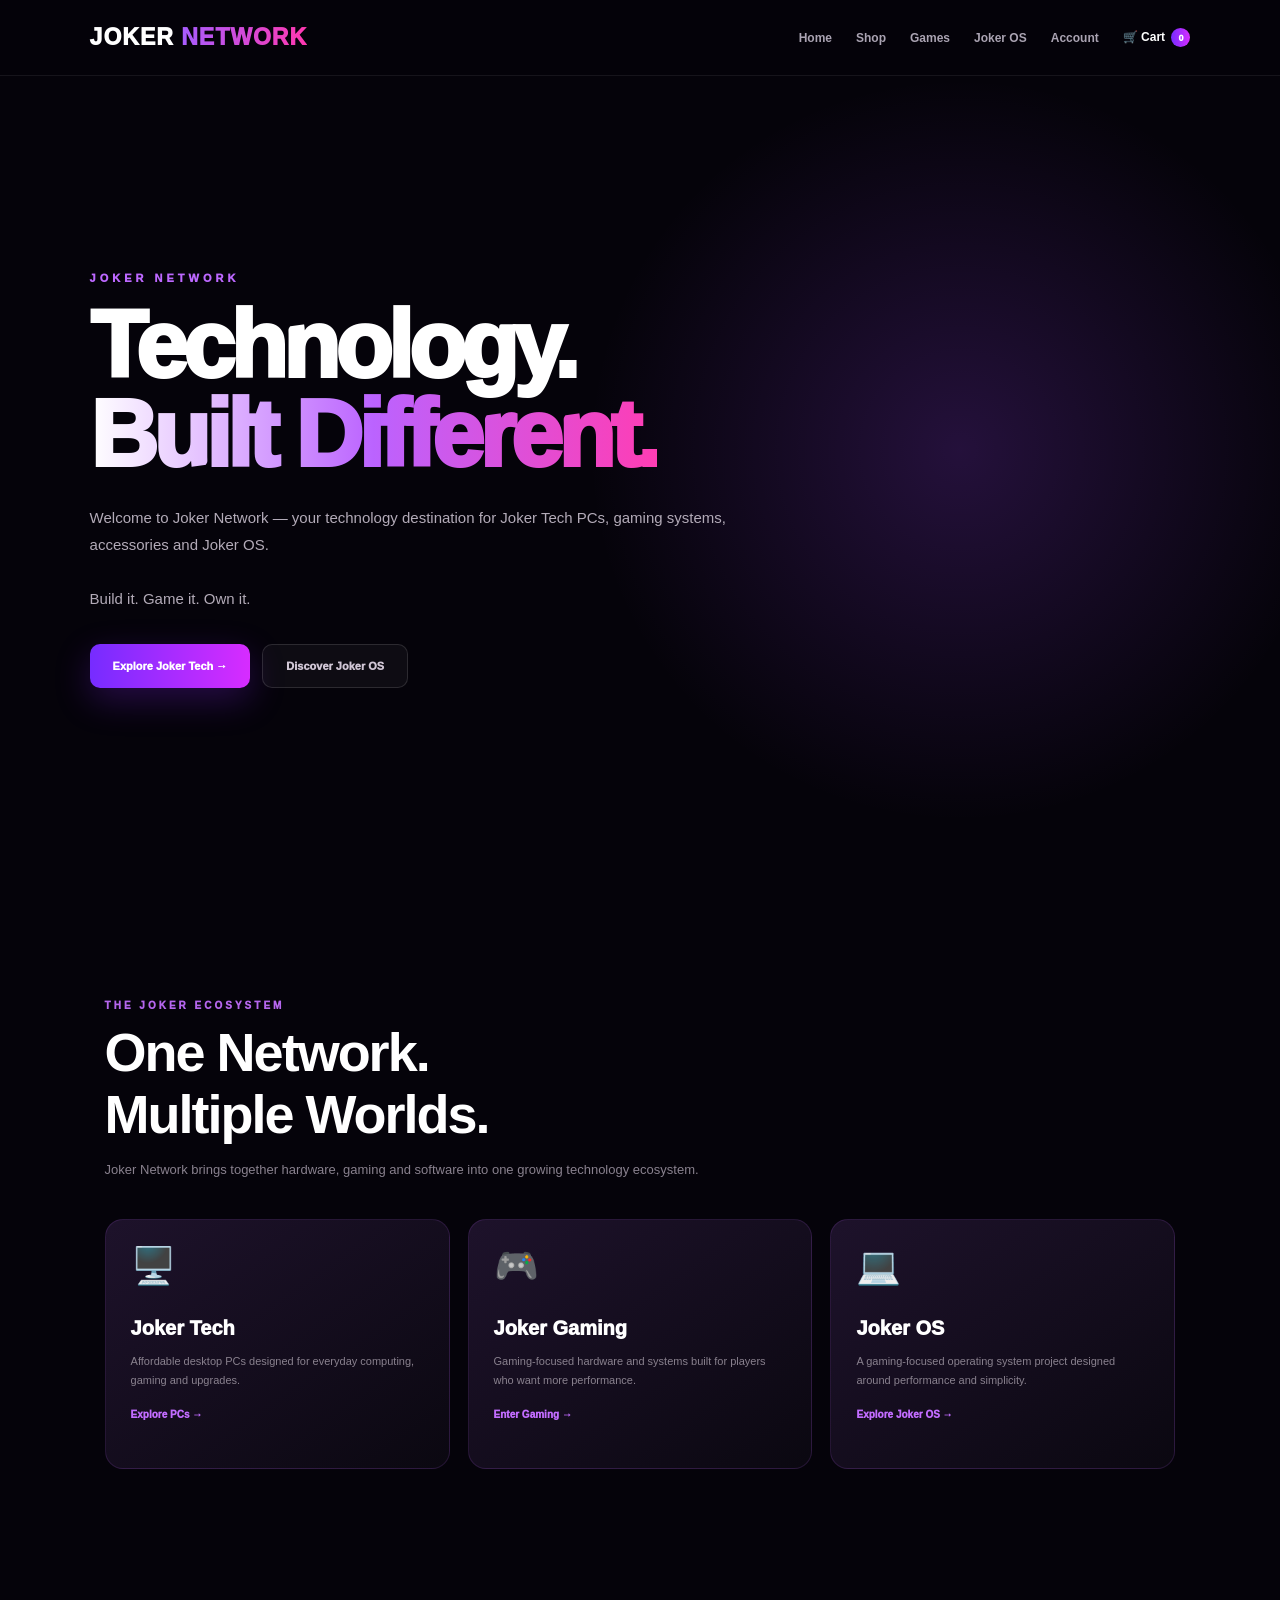
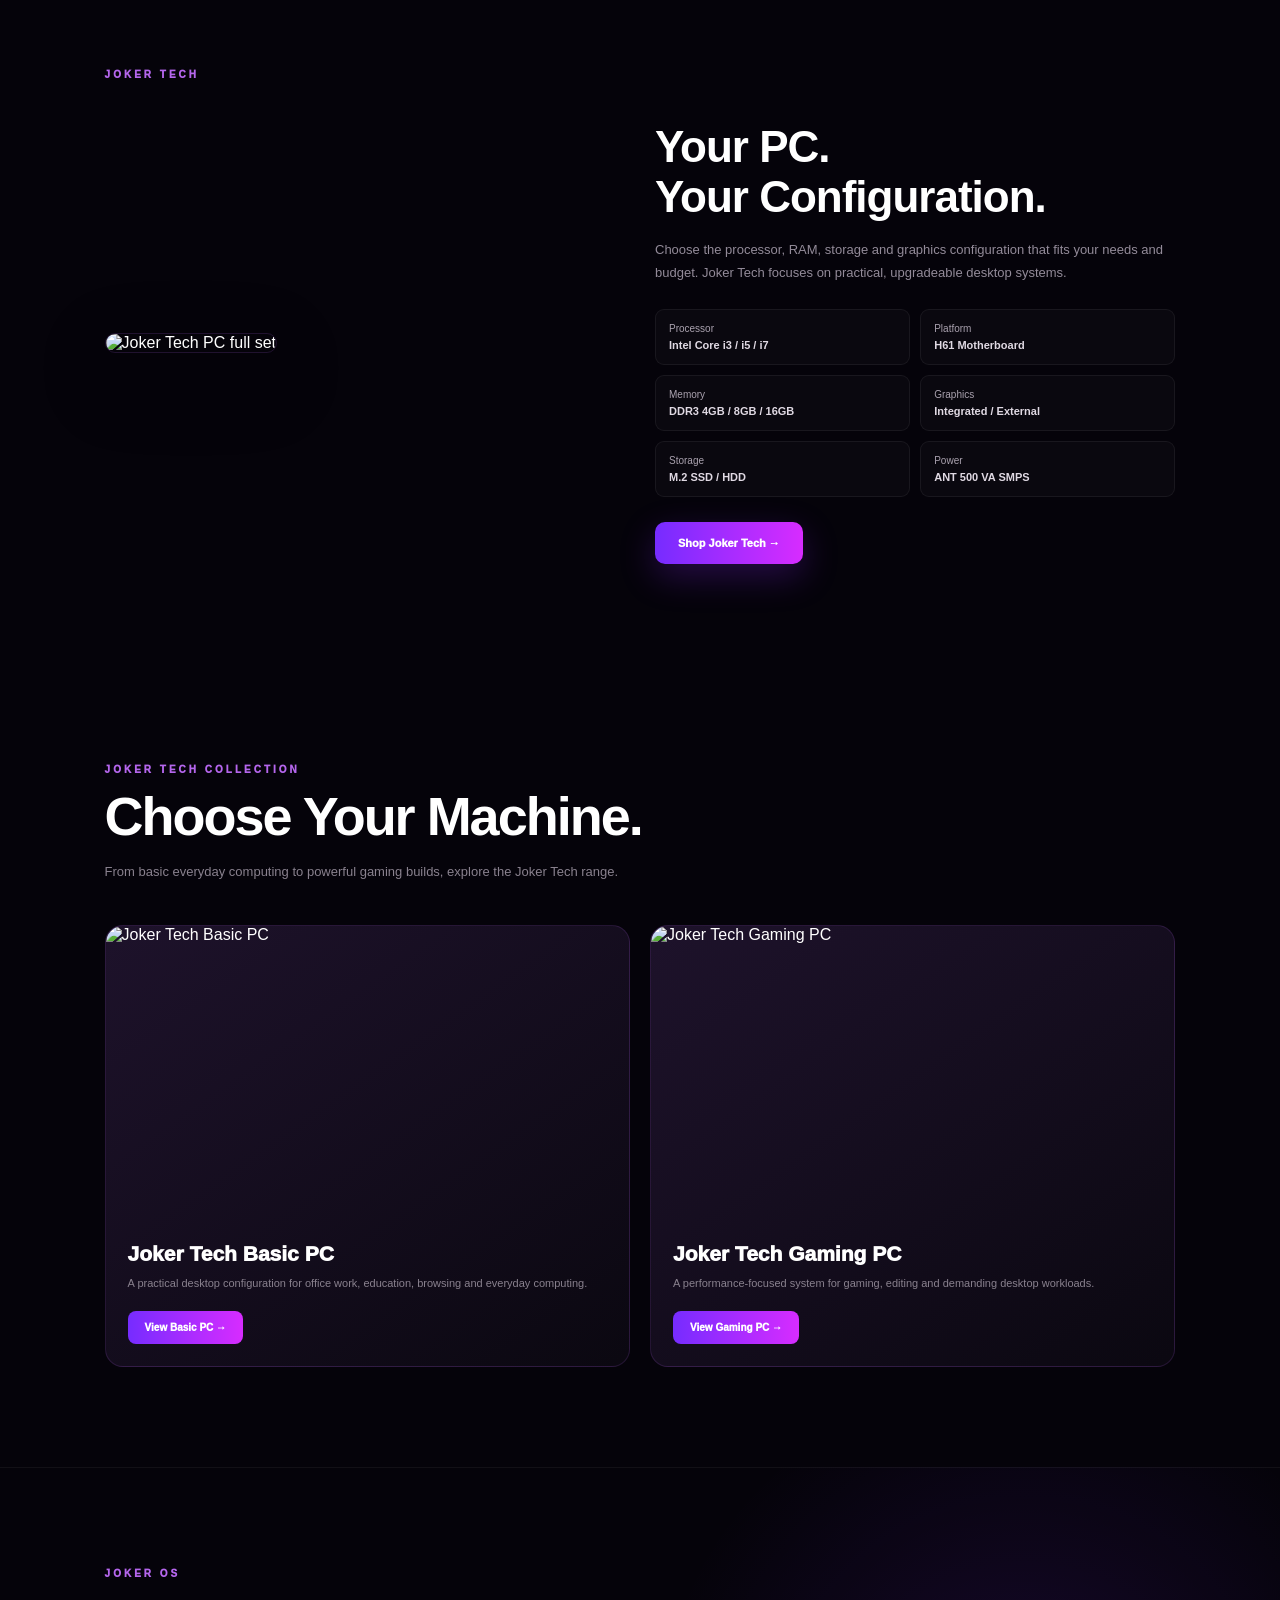
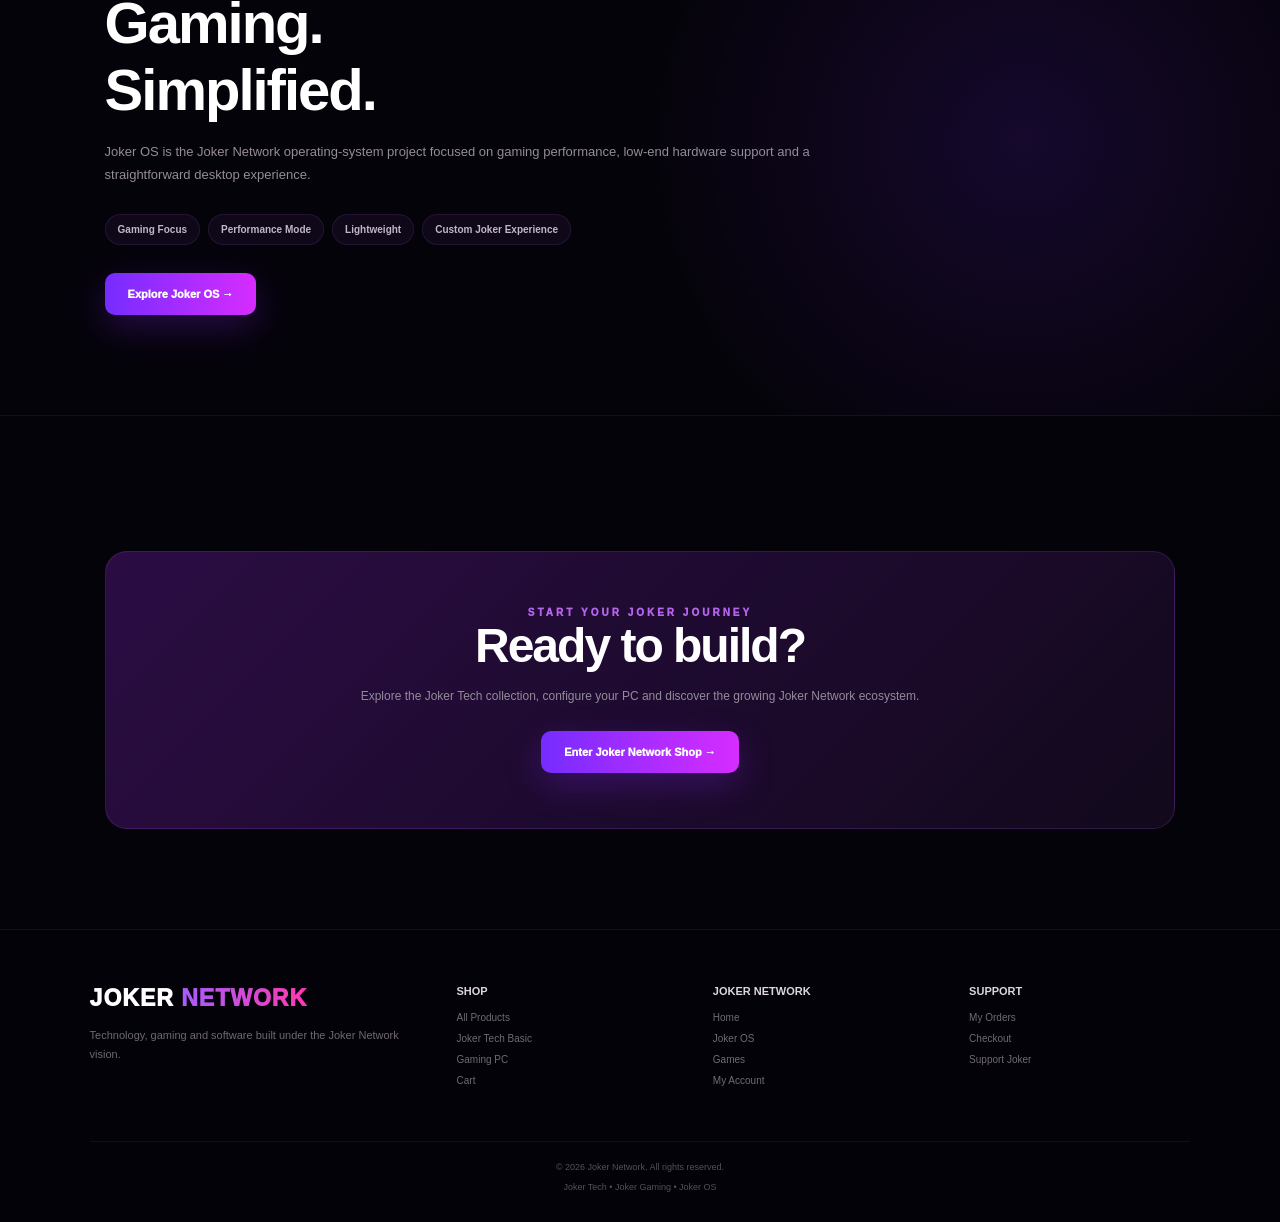
==== commit 6efe90c3: "Update index.html" ====
--- a/index.html
+++ b/index.html
@@ -1,872 +1,1851 @@
-```html id="x8m2qa"
 <!DOCTYPE html>
 <html lang="en">
-
 <head>
-
-    <meta charset="UTF-8">
-
-    <meta name="viewport"
-          content="width=device-width, initial-scale=1.0">
-
-    <title>Joker OS | Joker Release</title>
-
-    <link rel="stylesheet" href="style.css">
-
-    <style>
-
-        /* =========================
-           JOKER HOMEPAGE
-        ========================= */
-
-        .home-page {
-            max-width: 1200px;
-            margin: auto;
-        }
-
-        .hero {
-            text-align: center;
-
-            padding: 80px 20px 60px;
-        }
-
-        .joker-logo {
-            font-size: 90px;
-
-            margin-bottom: 15px;
-        }
-
-        .release-badge {
-            display: inline-block;
-
-            padding: 8px 16px;
-
-            margin: 10px 0 20px;
-
-            border-radius: 30px;
-
-            background: rgba(255,255,255,0.07);
-
-            border: 1px solid rgba(255,255,255,0.12);
-
-            font-weight: bold;
-        }
-
-        .hero h1 {
-            font-size: clamp(42px, 7vw, 75px);
-
-            margin: 10px 0;
-
-            letter-spacing: -2px;
-        }
-
-        .hero-subtitle {
-            max-width: 750px;
-
-            margin: 20px auto;
-
-            font-size: 19px;
-
-            line-height: 1.7;
-
-            opacity: 0.8;
-        }
-
-        .hero-buttons {
-            display: flex;
-
-            justify-content: center;
-
-            flex-wrap: wrap;
-
-            gap: 12px;
-
-            margin-top: 30px;
-        }
-
-        .feature-grid {
-            display: grid;
-
-            grid-template-columns:
-                repeat(4, 1fr);
-
-            gap: 20px;
-
-            margin-top: 30px;
-        }
-
-        .feature-card {
-            padding: 25px;
-
-            border-radius: 18px;
-
-            background: rgba(255,255,255,0.04);
-
-            border: 1px solid rgba(255,255,255,0.08);
-
-            text-align: center;
-        }
-
-        .feature-icon {
-            font-size: 45px;
-
-            margin-bottom: 10px;
-        }
-
-        .feature-card p {
-            opacity: 0.75;
-        }
-
-        .showcase {
-            display: grid;
-
-            grid-template-columns:
-                repeat(2, 1fr);
-
-            gap: 25px;
-
-            margin-top: 30px;
-        }
-
-        .showcase-card {
-            overflow: hidden;
-
-            border-radius: 20px;
-
-            background: rgba(255,255,255,0.04);
-
-            border: 1px solid rgba(255,255,255,0.08);
-        }
-
-        .showcase-card img {
-            width: 100%;
-
-            height: 260px;
-
-            object-fit: cover;
-
-            display: block;
-        }
-
-        .showcase-content {
-            padding: 22px;
-        }
-
-        .ecosystem-grid {
-            display: grid;
-
-            grid-template-columns:
-                repeat(3, 1fr);
-
-            gap: 20px;
-
-            margin-top: 30px;
-        }
-
-        .ecosystem-card {
-            padding: 30px;
-
-            border-radius: 20px;
-
-            background: rgba(255,255,255,0.04);
-
-            border: 1px solid rgba(255,255,255,0.08);
-        }
-
-        .ecosystem-icon {
-            font-size: 50px;
-
-            margin-bottom: 12px;
-        }
-
-        .status {
-            display: inline-block;
-
-            margin-top: 12px;
-
-            padding: 6px 12px;
-
-            border-radius: 20px;
-
-            font-size: 12px;
-
-            background: rgba(255,180,0,0.12);
-
-            color: #ffc44d;
-        }
-
-        .community-box {
-            padding: 40px;
-
-            border-radius: 22px;
-
-            text-align: center;
-
-            background: rgba(255,255,255,0.04);
-
-            border: 1px solid rgba(255,255,255,0.10);
-        }
-
-        .community-buttons {
-            display: flex;
-
-            justify-content: center;
-
-            flex-wrap: wrap;
-
-            gap: 12px;
-
-            margin-top: 25px;
-        }
-
-        @media (max-width: 900px) {
-
-            .feature-grid {
-                grid-template-columns:
-                    repeat(2, 1fr);
-            }
-
-            .ecosystem-grid {
-                grid-template-columns: 1fr;
-            }
-
-        }
-
-        @media (max-width: 650px) {
-
-            .showcase {
-                grid-template-columns: 1fr;
-            }
-
-            .feature-grid {
-                grid-template-columns: 1fr;
-            }
-
-            .hero {
-                padding-top: 50px;
-            }
-
-        }
-
-    </style>
-
+<meta charset="UTF-8">
+<meta name="viewport" content="width=device-width, initial-scale=1.0">
+
+<title>Joker Network | Technology, Gaming & Joker OS</title>
+
+<meta
+    name="description"
+    content="Joker Network - Joker Tech PCs, Gaming Systems, Joker OS and technology products."
+>
+
+<style>
+
+* {
+    box-sizing: border-box;
+    margin: 0;
+    padding: 0;
+}
+
+html {
+    scroll-behavior: smooth;
+}
+
+body {
+    font-family:
+        Arial,
+        Helvetica,
+        sans-serif;
+
+    background: #05030a;
+    color: #fff;
+
+    min-height: 100vh;
+}
+
+a {
+    color: inherit;
+    text-decoration: none;
+}
+
+
+/* =========================================
+   NAVBAR
+========================================= */
+
+.navbar {
+
+    position: fixed;
+    top: 0;
+    left: 0;
+
+    width: 100%;
+
+    z-index: 1000;
+
+    min-height: 76px;
+
+    padding:
+        16px 7%;
+
+    display: flex;
+
+    align-items: center;
+
+    justify-content: space-between;
+
+    background:
+        rgba(5,3,10,.72);
+
+    border-bottom:
+        1px solid
+        rgba(255,255,255,.07);
+
+    backdrop-filter:
+        blur(18px);
+}
+
+
+.logo {
+
+    font-size: 23px;
+
+    font-weight: 950;
+
+    letter-spacing: 1px;
+
+    white-space: nowrap;
+}
+
+
+.logo-network {
+
+    background:
+        linear-gradient(
+            90deg,
+            #a75cff,
+            #ff38b0
+        );
+
+    -webkit-background-clip: text;
+
+    -webkit-text-fill-color:
+        transparent;
+}
+
+
+.nav-links {
+
+    display: flex;
+
+    align-items: center;
+
+    gap: 24px;
+}
+
+
+.nav-links a {
+
+    color: #aaa3b2;
+
+    font-size: 12px;
+
+    font-weight: 800;
+
+    transition: .25s;
+}
+
+
+.nav-links a:hover {
+
+    color: #d276ff;
+}
+
+
+.cart-link {
+
+    color: #fff !important;
+}
+
+
+.cart-badge {
+
+    display: inline-flex;
+
+    align-items: center;
+
+    justify-content: center;
+
+    min-width: 19px;
+
+    height: 19px;
+
+    margin-left: 3px;
+
+    padding: 0 5px;
+
+    border-radius: 20px;
+
+    background:
+        linear-gradient(
+            90deg,
+            #762cff,
+            #d72cff
+        );
+
+    color: #fff;
+
+    font-size: 9px;
+
+    font-weight: 950;
+}
+
+
+/* =========================================
+   HERO
+========================================= */
+
+.hero {
+
+    min-height: 100vh;
+
+    padding:
+        150px 7%
+        90px;
+
+    display: flex;
+
+    align-items: center;
+
+    position: relative;
+
+    overflow: hidden;
+
+    background:
+
+        linear-gradient(
+            90deg,
+            rgba(5,3,10,.95) 0%,
+            rgba(5,3,10,.75) 48%,
+            rgba(5,3,10,.35) 100%
+        ),
+
+        url("images/home-background.jpg");
+
+    background-size: cover;
+
+    background-position: center;
+}
+
+
+.hero::after {
+
+    content: "";
+
+    position: absolute;
+
+    inset: 0;
+
+    pointer-events: none;
+
+    background:
+        radial-gradient(
+            circle at 75% 50%,
+            rgba(161,70,255,.20),
+            transparent 35%
+        );
+}
+
+
+.hero-content {
+
+    position: relative;
+
+    z-index: 2;
+
+    max-width: 760px;
+}
+
+
+.eyebrow {
+
+    color: #bd68ff;
+
+    font-size: 11px;
+
+    font-weight: 950;
+
+    letter-spacing: 4px;
+
+    margin-bottom: 17px;
+}
+
+
+.hero h1 {
+
+    font-size:
+        clamp(
+            48px,
+            8vw,
+            94px
+        );
+
+    line-height: .95;
+
+    letter-spacing: -5px;
+
+    font-weight: 950;
+}
+
+
+.gradient-text {
+
+    background:
+        linear-gradient(
+            90deg,
+            #fff,
+            #bb63ff,
+            #ff3db4
+        );
+
+    -webkit-background-clip: text;
+
+    -webkit-text-fill-color:
+        transparent;
+}
+
+
+.hero-description {
+
+    max-width: 650px;
+
+    margin-top: 25px;
+
+    color: #b3abb8;
+
+    font-size: 15px;
+
+    line-height: 1.8;
+}
+
+
+.hero-buttons {
+
+    display: flex;
+
+    flex-wrap: wrap;
+
+    gap: 12px;
+
+    margin-top: 32px;
+}
+
+
+.primary-button,
+.secondary-button {
+
+    display: inline-flex;
+
+    align-items: center;
+
+    justify-content: center;
+
+    padding:
+        15px 23px;
+
+    border-radius: 10px;
+
+    font-size: 11px;
+
+    font-weight: 950;
+
+    transition: .25s;
+}
+
+
+.primary-button {
+
+    color: #fff;
+
+    background:
+        linear-gradient(
+            90deg,
+            #762cff,
+            #d72cff
+        );
+
+    box-shadow:
+        0 12px 35px
+        rgba(140,40,255,.25);
+}
+
+
+.secondary-button {
+
+    color: #d0c6d5;
+
+    background:
+        rgba(255,255,255,.04);
+
+    border:
+        1px solid
+        rgba(255,255,255,.12);
+}
+
+
+.primary-button:hover,
+.secondary-button:hover {
+
+    transform:
+        translateY(-3px);
+}
+
+
+/* =========================================
+   SECTION
+========================================= */
+
+.section {
+
+    max-width: 1250px;
+
+    margin: auto;
+
+    padding:
+        100px 7%;
+}
+
+
+.section-label {
+
+    color: #b566ed;
+
+    font-size: 10px;
+
+    font-weight: 950;
+
+    letter-spacing: 3px;
+}
+
+
+.section-title {
+
+    margin-top: 10px;
+
+    font-size:
+        clamp(
+            32px,
+            5vw,
+            54px
+        );
+
+    letter-spacing: -2px;
+}
+
+
+.section-description {
+
+    max-width: 650px;
+
+    margin-top: 14px;
+
+    color: #89818e;
+
+    line-height: 1.7;
+
+    font-size: 13px;
+}
+
+
+/* =========================================
+   FEATURE GRID
+========================================= */
+
+.feature-grid {
+
+    display: grid;
+
+    grid-template-columns:
+        repeat(
+            3,
+            1fr
+        );
+
+    gap: 18px;
+
+    margin-top: 38px;
+}
+
+
+.feature-card {
+
+    min-height: 250px;
+
+    padding: 25px;
+
+    border-radius: 18px;
+
+    position: relative;
+
+    overflow: hidden;
+
+    background:
+        linear-gradient(
+            145deg,
+            rgba(31,19,45,.95),
+            rgba(11,8,17,.98)
+        );
+
+    border:
+        1px solid
+        rgba(190,100,255,.14);
+
+    transition: .3s;
+}
+
+
+.feature-card:hover {
+
+    transform:
+        translateY(-6px);
+
+    border-color:
+        rgba(190,100,255,.35);
+}
+
+
+.feature-icon {
+
+    font-size: 36px;
+
+    margin-bottom: 30px;
+}
+
+
+.feature-card h3 {
+
+    font-size: 20px;
+
+    font-weight: 950;
+}
+
+
+.feature-card p {
+
+    margin-top: 12px;
+
+    color: #89818e;
+
+    line-height: 1.7;
+
+    font-size: 11px;
+}
+
+
+.feature-link {
+
+    display: inline-block;
+
+    margin-top: 20px;
+
+    color: #c26cff;
+
+    font-size: 10px;
+
+    font-weight: 950;
+}
+
+
+/* =========================================
+   JOKER TECH
+========================================= */
+
+.tech-showcase {
+
+    display: grid;
+
+    grid-template-columns:
+        1fr 1fr;
+
+    gap: 30px;
+
+    margin-top: 42px;
+
+    align-items: center;
+}
+
+
+.tech-image {
+
+    width: 100%;
+
+    aspect-ratio: 16 / 9;
+
+    object-fit: cover;
+
+    border-radius: 20px;
+
+    border:
+        1px solid
+        rgba(190,100,255,.15);
+
+    box-shadow:
+        0 25px 70px
+        rgba(0,0,0,.35);
+}
+
+
+.tech-content h3 {
+
+    font-size:
+        clamp(
+            28px,
+            4vw,
+            44px
+        );
+
+    letter-spacing: -1px;
+}
+
+
+.tech-content p {
+
+    margin-top: 16px;
+
+    color: #938b99;
+
+    line-height: 1.8;
+
+    font-size: 13px;
+}
+
+
+.spec-list {
+
+    margin-top: 24px;
+
+    display: grid;
+
+    grid-template-columns:
+        1fr 1fr;
+
+    gap: 10px;
+}
+
+
+.spec {
+
+    padding: 13px;
+
+    border-radius: 9px;
+
+    background:
+        rgba(255,255,255,.025);
+
+    border:
+        1px solid
+        rgba(255,255,255,.06);
+
+    color: #aaa2af;
+
+    font-size: 10px;
+}
+
+
+.spec strong {
+
+    display: block;
+
+    margin-top: 5px;
+
+    color: #e0d9e3;
+
+    font-size: 11px;
+}
+
+
+/* =========================================
+   PC CARDS
+========================================= */
+
+.pc-grid {
+
+    display: grid;
+
+    grid-template-columns:
+        1fr 1fr;
+
+    gap: 20px;
+
+    margin-top: 42px;
+}
+
+
+.pc-card {
+
+    overflow: hidden;
+
+    border-radius: 18px;
+
+    background:
+        linear-gradient(
+            145deg,
+            rgba(31,19,45,.95),
+            rgba(11,8,17,.98)
+        );
+
+    border:
+        1px solid
+        rgba(190,100,255,.14);
+}
+
+
+.pc-card img {
+
+    width: 100%;
+
+    aspect-ratio: 16 / 9;
+
+    object-fit: cover;
+
+    display: block;
+}
+
+
+.pc-card-content {
+
+    padding: 22px;
+}
+
+
+.pc-card-content h3 {
+
+    font-size: 21px;
+
+    font-weight: 950;
+}
+
+
+.pc-card-content p {
+
+    margin-top: 9px;
+
+    color: #89818e;
+
+    font-size: 11px;
+
+    line-height: 1.6;
+}
+
+
+.pc-button {
+
+    display: inline-block;
+
+    margin-top: 18px;
+
+    padding:
+        11px 17px;
+
+    border-radius: 8px;
+
+    background:
+        linear-gradient(
+            90deg,
+            #762cff,
+            #d72cff
+        );
+
+    font-size: 10px;
+
+    font-weight: 950;
+}
+
+
+/* =========================================
+   JOKER OS
+========================================= */
+
+.os-section {
+
+    position: relative;
+
+    overflow: hidden;
+
+    border-top:
+        1px solid
+        rgba(255,255,255,.05);
+
+    border-bottom:
+        1px solid
+        rgba(255,255,255,.05);
+
+    background:
+        radial-gradient(
+            circle at 80% 50%,
+            rgba(124,40,255,.14),
+            transparent 35%
+        );
+}
+
+
+.os-content {
+
+    max-width: 720px;
+}
+
+
+.os-content h2 {
+
+    margin-top: 10px;
+
+    font-size:
+        clamp(
+            35px,
+            5vw,
+            58px
+        );
+
+    letter-spacing: -2px;
+}
+
+
+.os-content p {
+
+    margin-top: 17px;
+
+    color: #948c99;
+
+    line-height: 1.8;
+
+    font-size: 13px;
+}
+
+
+.os-features {
+
+    margin-top: 27px;
+
+    display: flex;
+
+    flex-wrap: wrap;
+
+    gap: 8px;
+}
+
+
+.os-feature {
+
+    padding:
+        9px 12px;
+
+    border-radius: 20px;
+
+    color: #c2b7c9;
+
+    background:
+        rgba(190,100,255,.06);
+
+    border:
+        1px solid
+        rgba(190,100,255,.12);
+
+    font-size: 10px;
+
+    font-weight: 800;
+}
+
+
+/* =========================================
+   CTA
+========================================= */
+
+.cta {
+
+    margin-top: 35px;
+
+    padding:
+        55px 35px;
+
+    text-align: center;
+
+    border-radius: 22px;
+
+    background:
+        linear-gradient(
+            135deg,
+            rgba(90,25,140,.45),
+            rgba(20,10,30,.9)
+        );
+
+    border:
+        1px solid
+        rgba(190,100,255,.16);
+}
+
+
+.cta h2 {
+
+    font-size:
+        clamp(
+            30px,
+            5vw,
+            48px
+        );
+
+    letter-spacing: -2px;
+}
+
+
+.cta p {
+
+    max-width: 600px;
+
+    margin:
+        13px auto 0;
+
+    color: #938b99;
+
+    line-height: 1.7;
+
+    font-size: 12px;
+}
+
+
+.cta .primary-button {
+
+    margin-top: 25px;
+}
+
+
+/* =========================================
+   FOOTER
+========================================= */
+
+footer {
+
+    background: #030208;
+
+    border-top:
+        1px solid
+        rgba(255,255,255,.06);
+
+    padding:
+        55px 7% 30px;
+}
+
+
+.footer-grid {
+
+    max-width: 1250px;
+
+    margin: auto;
+
+    display: grid;
+
+    grid-template-columns:
+        1.5fr 1fr 1fr 1fr;
+
+    gap: 35px;
+}
+
+
+.footer-brand p {
+
+    max-width: 350px;
+
+    margin-top: 14px;
+
+    color: #6f6875;
+
+    font-size: 11px;
+
+    line-height: 1.7;
+}
+
+
+.footer-column h4 {
+
+    margin-bottom: 15px;
+
+    color: #ddd5e0;
+
+    font-size: 11px;
+}
+
+
+.footer-column a {
+
+    display: block;
+
+    margin-bottom: 10px;
+
+    color: #716a77;
+
+    font-size: 10px;
+}
+
+
+.footer-column a:hover {
+
+    color: #c26cff;
+}
+
+
+.footer-bottom {
+
+    max-width: 1250px;
+
+    margin:
+        45px auto 0;
+
+    padding-top: 20px;
+
+    border-top:
+        1px solid
+        rgba(255,255,255,.05);
+
+    color: #55505a;
+
+    font-size: 9px;
+
+    text-align: center;
+}
+
+
+/* =========================================
+   MOBILE
+========================================= */
+
+@media(max-width:900px) {
+
+    .feature-grid {
+
+        grid-template-columns:
+            1fr;
+    }
+
+    .tech-showcase {
+
+        grid-template-columns:
+            1fr;
+    }
+
+    .pc-grid {
+
+        grid-template-columns:
+            1fr;
+    }
+
+    .footer-grid {
+
+        grid-template-columns:
+            1fr 1fr;
+    }
+
+}
+
+
+@media(max-width:650px) {
+
+    .navbar {
+
+        padding:
+            15px 5%;
+    }
+
+    .nav-links {
+
+        display: none;
+    }
+
+    .hero {
+
+        padding:
+            135px 5%
+            70px;
+    }
+
+    .hero h1 {
+
+        letter-spacing:
+            -3px;
+    }
+
+    .section {
+
+        padding:
+            75px 5%;
+    }
+
+    .spec-list {
+
+        grid-template-columns:
+            1fr;
+    }
+
+    .footer-grid {
+
+        grid-template-columns:
+            1fr;
+    }
+
+}
+
+</style>
 </head>
 
 
 <body>
 
 
-<!-- =========================
+<!-- =========================================
      NAVIGATION
-========================= -->
-
-<header>
-
-    <div class="logo">
-        🃏 Joker Network
-    </div>
-
-    <nav>
+========================================= -->
+
+<header class="navbar">
+
+    <a
+        href="index.html"
+        class="logo"
+    >
+        JOKER
+        <span class="logo-network">
+            NETWORK
+        </span>
+    </a>
+
+
+    <nav class="nav-links">
 
         <a href="index.html">
             Home
         </a>
 
+        <a href="shop.html">
+            Shop
+        </a>
+
         <a href="games.html">
             Games
         </a>
 
-        <a href="shop.html">
-            🖥️ Joker PC
+        <a href="joker-os.html">
+            Joker OS
         </a>
 
-        <a href="login.html">
-            Login
+        <a href="account.html">
+            Account
         </a>
 
-        <a href="register.html">
-            Register
+        <a
+            href="cart.html"
+            class="cart-link"
+        >
+            🛒 Cart
+
+            <span
+                id="cartBadge"
+                class="cart-badge"
+            >
+                0
+            </span>
         </a>
 
-        <a href="donate.html">
-            ❤️ Donate
-        </a>
-
     </nav>
 
 </header>
 
 
-<!-- =========================
+
+<!-- =========================================
      HERO
-========================= -->
-
-<main class="home-page">
-
-    <section class="hero">
-
-        <div class="joker-logo">
-            🃏
+========================================= -->
+
+<section class="hero">
+
+    <div class="hero-content">
+
+        <div class="eyebrow">
+            JOKER NETWORK
         </div>
 
-        <span class="release-badge">
-            JOKER RELEASE
-        </span>
 
         <h1>
-            Joker OS
+
+            Technology.
+
+            <br>
+
+            <span class="gradient-text">
+                Built Different.
+            </span>
+
         </h1>
 
-        <p class="hero-subtitle">
-            A lightweight operating system project
-            focused on gaming, simple computing and
-            low-end PC users.
+
+        <p class="hero-description">
+
+            Welcome to Joker Network — your technology
+            destination for Joker Tech PCs, gaming systems,
+            accessories and Joker OS.
+
+            <br><br>
+
+            Build it. Game it. Own it.
+
         </p>
 
 
         <div class="hero-buttons">
 
             <a
-                href="#download"
-                class="button"
+                href="shop.html"
+                class="primary-button"
             >
-                ⬇️ Download Joker OS
+                Explore Joker Tech →
             </a>
+
+
+            <a
+                href="#joker-os"
+                class="secondary-button"
+            >
+                Discover Joker OS
+            </a>
+
+        </div>
+
+    </div>
+
+</section>
+
+
+
+<!-- =========================================
+     WHAT WE BUILD
+========================================= -->
+
+<section class="section">
+
+    <div class="section-label">
+        THE JOKER ECOSYSTEM
+    </div>
+
+
+    <h2 class="section-title">
+        One Network.
+        <br>
+        Multiple Worlds.
+    </h2>
+
+
+    <p class="section-description">
+
+        Joker Network brings together hardware,
+        gaming and software into one growing
+        technology ecosystem.
+
+    </p>
+
+
+    <div class="feature-grid">
+
+
+        <article class="feature-card">
+
+            <div class="feature-icon">
+                🖥️
+            </div>
+
+            <h3>
+                Joker Tech
+            </h3>
+
+            <p>
+                Affordable desktop PCs designed for
+                everyday computing, gaming and upgrades.
+            </p>
+
+            <a
+                href="shop.html"
+                class="feature-link"
+            >
+                Explore PCs →
+            </a>
+
+        </article>
+
+
+        <article class="feature-card">
+
+            <div class="feature-icon">
+                🎮
+            </div>
+
+            <h3>
+                Joker Gaming
+            </h3>
+
+            <p>
+                Gaming-focused hardware and systems
+                built for players who want more performance.
+            </p>
 
             <a
                 href="games.html"
-                class="button secondary"
+                class="feature-link"
             >
-                🎮 Joker Games
+                Enter Gaming →
             </a>
+
+        </article>
+
+
+        <article class="feature-card">
+
+            <div class="feature-icon">
+                💻
+            </div>
+
+            <h3>
+                Joker OS
+            </h3>
+
+            <p>
+                A gaming-focused operating system project
+                designed around performance and simplicity.
+            </p>
+
+            <a
+                href="joker-os.html"
+                class="feature-link"
+            >
+                Explore Joker OS →
+            </a>
+
+        </article>
+
+    </div>
+
+</section>
+
+
+
+<!-- =========================================
+     JOKER TECH
+========================================= -->
+
+<section class="section">
+
+    <div class="section-label">
+        JOKER TECH
+    </div>
+
+
+    <div class="tech-showcase">
+
+
+        <div>
+
+            <img
+                src="images/joker-pc-01.jpg"
+                alt="Joker Tech PC full set"
+                class="tech-image"
+                loading="lazy"
+            >
+
+        </div>
+
+
+        <div class="tech-content">
+
+            <h3>
+                Your PC.
+                <br>
+                Your Configuration.
+            </h3>
+
+
+            <p>
+
+                Choose the processor, RAM, storage
+                and graphics configuration that fits
+                your needs and budget.
+
+                Joker Tech focuses on practical,
+                upgradeable desktop systems.
+
+            </p>
+
+
+            <div class="spec-list">
+
+                <div class="spec">
+
+                    Processor
+
+                    <strong>
+                        Intel Core i3 / i5 / i7
+                    </strong>
+
+                </div>
+
+
+                <div class="spec">
+
+                    Platform
+
+                    <strong>
+                        H61 Motherboard
+                    </strong>
+
+                </div>
+
+
+                <div class="spec">
+
+                    Memory
+
+                    <strong>
+                        DDR3 4GB / 8GB / 16GB
+                    </strong>
+
+                </div>
+
+
+                <div class="spec">
+
+                    Graphics
+
+                    <strong>
+                        Integrated / External
+                    </strong>
+
+                </div>
+
+
+                <div class="spec">
+
+                    Storage
+
+                    <strong>
+                        M.2 SSD / HDD
+                    </strong>
+
+                </div>
+
+
+                <div class="spec">
+
+                    Power
+
+                    <strong>
+                        ANT 500 VA SMPS
+                    </strong>
+
+                </div>
+
+            </div>
+
 
             <a
                 href="shop.html"
-                class="button secondary"
+                class="primary-button"
+                style="
+                    margin-top:25px;
+                "
             >
-                🖥️ Joker PC
+                Shop Joker Tech →
             </a>
 
         </div>
 
-    </section>
-
-
-    <!-- =========================
-         FEATURES
-    ========================== -->
-
-    <section>
-
-        <p class="hero-tag">
-            JOKER OS
+    </div>
+
+</section>
+
+
+
+<!-- =========================================
+     PC COLLECTION
+========================================= -->
+
+<section class="section">
+
+    <div class="section-label">
+        JOKER TECH COLLECTION
+    </div>
+
+
+    <h2 class="section-title">
+        Choose Your Machine.
+    </h2>
+
+
+    <p class="section-description">
+
+        From basic everyday computing to powerful
+        gaming builds, explore the Joker Tech range.
+
+    </p>
+
+
+    <div class="pc-grid">
+
+
+        <article class="pc-card">
+
+            <img
+                src="images/joker-pc-02.jpg"
+                alt="Joker Tech Basic PC"
+                loading="lazy"
+            >
+
+
+            <div class="pc-card-content">
+
+                <h3>
+                    Joker Tech Basic PC
+                </h3>
+
+
+                <p>
+
+                    A practical desktop configuration
+                    for office work, education,
+                    browsing and everyday computing.
+
+                </p>
+
+
+                <a
+                    href="product.html?id=joker-tech-basic"
+                    class="pc-button"
+                >
+                    View Basic PC →
+                </a>
+
+            </div>
+
+        </article>
+
+
+
+        <article class="pc-card">
+
+            <img
+                src="images/joker-pc-01.jpg"
+                alt="Joker Tech Gaming PC"
+                loading="lazy"
+            >
+
+
+            <div class="pc-card-content">
+
+                <h3>
+                    Joker Tech Gaming PC
+                </h3>
+
+
+                <p>
+
+                    A performance-focused system for
+                    gaming, editing and demanding
+                    desktop workloads.
+
+                </p>
+
+
+                <a
+                    href="product.html?id=joker-tech-gaming"
+                    class="pc-button"
+                >
+                    View Gaming PC →
+                </a>
+
+            </div>
+
+        </article>
+
+    </div>
+
+</section>
+
+
+
+<!-- =========================================
+     JOKER OS
+========================================= -->
+
+<section
+    id="joker-os"
+    class="os-section"
+>
+
+    <div class="section">
+
+        <div class="os-content">
+
+            <div class="section-label">
+                JOKER OS
+            </div>
+
+
+            <h2>
+                Gaming.
+                <br>
+                Simplified.
+            </h2>
+
+
+            <p>
+
+                Joker OS is the Joker Network
+                operating-system project focused on
+                gaming performance, low-end hardware
+                support and a straightforward desktop
+                experience.
+
+            </p>
+
+
+            <div class="os-features">
+
+                <span class="os-feature">
+                    Gaming Focus
+                </span>
+
+                <span class="os-feature">
+                    Performance Mode
+                </span>
+
+                <span class="os-feature">
+                    Lightweight
+                </span>
+
+                <span class="os-feature">
+                    Custom Joker Experience
+                </span>
+
+            </div>
+
+
+            <a
+                href="joker-os.html"
+                class="primary-button"
+                style="
+                    margin-top:28px;
+                "
+            >
+                Explore Joker OS →
+            </a>
+
+        </div>
+
+    </div>
+
+</section>
+
+
+
+<!-- =========================================
+     FINAL CTA
+========================================= -->
+
+<section class="section">
+
+    <div class="cta">
+
+        <div class="section-label">
+            START YOUR JOKER JOURNEY
+        </div>
+
+
+        <h2>
+            Ready to build?
+        </h2>
+
+
+        <p>
+
+            Explore the Joker Tech collection,
+            configure your PC and discover the
+            growing Joker Network ecosystem.
+
         </p>
 
-        <h2>
-            ⚡ Built for Simple Computing
-        </h2>
-
-        <p class="section-description">
-            Joker OS is being developed with
-            lightweight computers and gaming users
-            in mind.
-        </p>
-
-
-        <div class="feature-grid">
-
-
-            <div class="feature-card">
-
-                <div class="feature-icon">
-                    ⚡
-                </div>
-
-                <h3>
-                    Lightweight
-                </h3>
-
-                <p>
-                    Designed to keep the system
-                    simple and efficient.
-                </p>
+
+        <a
+            href="shop.html"
+            class="primary-button"
+        >
+            Enter Joker Network Shop →
+        </a>
+
+    </div>
+
+</section>
+
+
+
+<!-- =========================================
+     FOOTER
+========================================= -->
+
+<footer>
+
+    <div class="footer-grid">
+
+
+        <div class="footer-brand">
+
+            <div class="logo">
+
+                JOKER
+                <span class="logo-network">
+                    NETWORK
+                </span>
 
             </div>
 
 
-            <div class="feature-card">
-
-                <div class="feature-icon">
-                    🎮
-                </div>
-
-                <h3>
-                    Gaming
-                </h3>
-
-                <p>
-                    A gaming-focused ecosystem
-                    for compatible PCs.
-                </p>
-
-            </div>
-
-
-            <div class="feature-card">
-
-                <div class="feature-icon">
-                    🛡️
-                </div>
-
-                <h3>
-                    JokerShield
-                </h3>
-
-                <p>
-                    Future security and protection
-                    features.
-                </p>
-
-            </div>
-
-
-            <div class="feature-card">
-
-                <div class="feature-icon">
-                    🤖
-                </div>
-
-                <h3>
-                    Joker AI
-                </h3>
-
-                <p>
-                    Future AI tools and utilities
-                    for the Joker ecosystem.
-                </p>
-
-            </div>
-
+            <p>
+
+                Technology, gaming and software
+                built under the Joker Network vision.
+
+            </p>
 
         </div>
 
-    </section>
-
-
-    <!-- =========================
-         SCREENSHOTS
-    ========================== -->
-
-    <section>
-
-        <p class="hero-tag">
-            SCREENSHOTS
-        </p>
-
-        <h2>
-            🖥️ Joker OS Interface
-        </h2>
-
-        <p class="section-description">
-            Preview the Joker OS desktop and
-            system interface.
-        </p>
-
-
-        <div class="showcase">
-
-
-            <div class="showcase-card">
-
-                <img
-                    src="images/desktop.png"
-                    alt="Joker OS Desktop"
-                    loading="lazy"
-                >
-
-                <div class="showcase-content">
-
-                    <h3>
-                        🖥️ Desktop
-                    </h3>
-
-                    <p>
-                        Joker OS desktop environment.
-                    </p>
-
-                </div>
-
-            </div>
-
-
-            <div class="showcase-card">
-
-                <img
-                    src="images/login.png"
-                    alt="Joker OS Login Screen"
-                    loading="lazy"
-                >
-
-                <div class="showcase-content">
-
-                    <h3>
-                        🔐 Login Screen
-                    </h3>
-
-                    <p>
-                        Joker OS login interface.
-                    </p>
-
-                </div>
-
-            </div>
-
-
-            <div class="showcase-card">
-
-                <img
-                    src="images/filemanager.png"
-                    alt="Joker OS File Manager"
-                    loading="lazy"
-                >
-
-                <div class="showcase-content">
-
-                    <h3>
-                        📁 File Manager
-                    </h3>
-
-                    <p>
-                        Simple file management interface.
-                    </p>
-
-                </div>
-
-            </div>
-
-
-            <div class="showcase-card">
-
-                <img
-                    src="images/settings.png"
-                    alt="Joker OS Settings"
-                    loading="lazy"
-                >
-
-                <div class="showcase-content">
-
-                    <h3>
-                        ⚙️ Settings
-                    </h3>
-
-                    <p>
-                        Joker OS system settings.
-                    </p>
-
-                </div>
-
-            </div>
-
+
+        <div class="footer-column">
+
+            <h4>
+                SHOP
+            </h4>
+
+            <a href="shop.html">
+                All Products
+            </a>
+
+            <a href="product.html?id=joker-tech-basic">
+                Joker Tech Basic
+            </a>
+
+            <a href="product.html?id=joker-tech-gaming">
+                Gaming PC
+            </a>
+
+            <a href="cart.html">
+                Cart
+            </a>
 
         </div>
 
-    </section>
-
-
-    <!-- =========================
-         ECOSYSTEM
-    ========================== -->
-
-    <section>
-
-        <p class="hero-tag">
-            JOKER ECOSYSTEM
-        </p>
-
-        <h2>
-            🃏 One Joker Network
-        </h2>
-
-
-        <div class="ecosystem-grid">
-
-
-            <!-- JOKER OS -->
-
-            <div class="ecosystem-card">
-
-                <div class="ecosystem-icon">
-                    🖥️
-                </div>
-
-                <h3>
-                    Joker OS
-                </h3>
-
-                <p>
-                    Lightweight operating system
-                    project for PCs.
-                </p>
-
-                <span class="status">
-                    Joker Release
-                </span>
-
-            </div>
-
-
-            <!-- JOKER GAMES -->
-
-            <div class="ecosystem-card">
-
-                <div class="ecosystem-icon">
-                    🎮
-                </div>
-
-                <h3>
-                    Joker Games
-                </h3>
-
-                <p>
-                    Future lightweight gaming
-                    launcher and game library.
-                </p>
-
-                <br>
-
-                <a
-                    href="games.html"
-                    class="button"
-                >
-                    Explore Games
-                </a>
-
-            </div>
-
-
-            <!-- JOKER PC -->
-
-            <div class="ecosystem-card">
-
-                <div class="ecosystem-icon">
-                    🖥️
-                </div>
-
-                <h3>
-                    Joker PC
-                </h3>
-
-                <p>
-                    Future PCs, monitors, components
-                    and gaming accessories.
-                </p>
-
-                <br>
-
-                <a
-                    href="shop.html"
-                    class="button"
-                >
-                    Visit Store
-                </a>
-
-            </div>
-
+
+        <div class="footer-column">
+
+            <h4>
+                JOKER NETWORK
+            </h4>
+
+            <a href="index.html">
+                Home
+            </a>
+
+            <a href="joker-os.html">
+                Joker OS
+            </a>
+
+            <a href="games.html">
+                Games
+            </a>
+
+            <a href="account.html">
+                My Account
+            </a>
 
         </div>
 
-    </section>
-
-
-    <!-- =========================
-         DOWNLOAD
-    ========================== -->
-
-    <section id="download">
-
-        <div class="community-box">
-
-            <p class="hero-tag">
-                JOKER OS
-            </p>
-
-            <h2>
-                ⬇️ Joker Release
-            </h2>
-
-            <p>
-                The Joker OS release download will be
-                provided here when the release is ready.
-            </p>
-
-            <br>
-
-            <span class="status">
-                🟡 Download Coming Soon
-            </span>
-
-            <br><br>
-
-            <span class="button disabled-button">
-                ⬇️ Download Joker OS
-            </span>
+
+        <div class="footer-column">
+
+            <h4>
+                SUPPORT
+            </h4>
+
+            <a href="account.html">
+                My Orders
+            </a>
+
+            <a href="checkout.html">
+                Checkout
+            </a>
+
+            <a href="donate.html">
+                Support Joker
+            </a>
 
         </div>
 
-    </section>
-
-
-    <!-- =========================
-         ACCOUNT & COMMUNITY
-    ========================== -->
-
-    <section>
-
-        <div class="community-box">
-
-            <p class="hero-tag">
-                JOKER NETWORK
-            </p>
-
-            <h2>
-                👥 Join Joker Network
-            </h2>
-
-            <p>
-                Create an account and stay connected
-                with future Joker projects.
-            </p>
-
-
-            <div class="community-buttons">
-
-                <a
-                    href="register.html"
-                    class="button"
-                >
-                    📝 Register
-                </a>
-
-                <a
-                    href="login.html"
-                    class="button secondary"
-                >
-                    🔐 Login
-                </a>
-
-                <a
-                    href="donate.html"
-                    class="button secondary"
-                >
-                    ❤️ Support Joker
-                </a>
-
-            </div>
-
-        </div>
-
-    </section>
-
-
-    <!-- =========================
-         SHOP CTA
-    ========================== -->
-
-    <section>
-
-        <div class="community-box">
-
-            <h2>
-                🛒 Build Your Future PC
-            </h2>
-
-            <p>
-                Explore Gaming PCs, Budget PCs,
-                Office PCs, Custom PCs and accessories.
-            </p>
-
-            <br>
-
-            <a
-                href="shop.html"
-                class="button"
-            >
-                🖥️ Open Joker PC Store
-            </a>
-
-        </div>
-
-    </section>
-
-
-</main>
-
-
-<!-- =========================
-     FOOTER
-========================= -->
-
-<footer>
-
-    <h2>
-        🃏 Joker Network
-    </h2>
-
-    <p>
-        Joker OS • Joker Games • Joker PC
-    </p>
-
-    <br>
-
-    <p>
-
-        <a href="index.html">
-            Home
-        </a>
-
-        ·
-
-        <a href="games.html">
-            Games
-        </a>
-
-        ·
-
-        <a href="shop.html">
-            Joker PC
-        </a>
-
-        ·
-
-        <a href="login.html">
-            Login
-        </a>
-
-        ·
-
-        <a href="register.html">
-            Register
-        </a>
-
-        ·
-
-        <a href="donate.html">
-            Donate
-        </a>
-
-    </p>
-
-    <br>
-
-    <p>
-        © 2026 Jokernetworkpvt.
-        All Rights Reserved.
-    </p>
+    </div>
+
+
+    <div class="footer-bottom">
+
+        © 2026 Joker Network.
+        All rights reserved.
+
+        <br><br>
+
+        Joker Tech • Joker Gaming • Joker OS
+
+    </div>
 
 </footer>
 
 
+
+<script>
+
+/* =========================================
+   LIVE CART BADGE
+========================================= */
+
+function updateCartBadge() {
+
+    const badge =
+        document.getElementById(
+            "cartBadge"
+        );
+
+
+    if (!badge) {
+        return;
+    }
+
+
+    try {
+
+        const saved =
+            localStorage.getItem(
+                "jokerCartConfiguration"
+            );
+
+
+        if (!saved) {
+
+            badge.textContent =
+                "0";
+
+            return;
+
+        }
+
+
+        const cart =
+            JSON.parse(saved);
+
+
+        const quantity =
+            Number(
+                cart.quantity || 1
+            );
+
+
+        badge.textContent =
+            quantity;
+
+    }
+
+    catch(error) {
+
+        badge.textContent =
+            "0";
+
+    }
+
+}
+
+
+updateCartBadge();
+
+</script>
+
+
 </body>
-
 </html>
-```
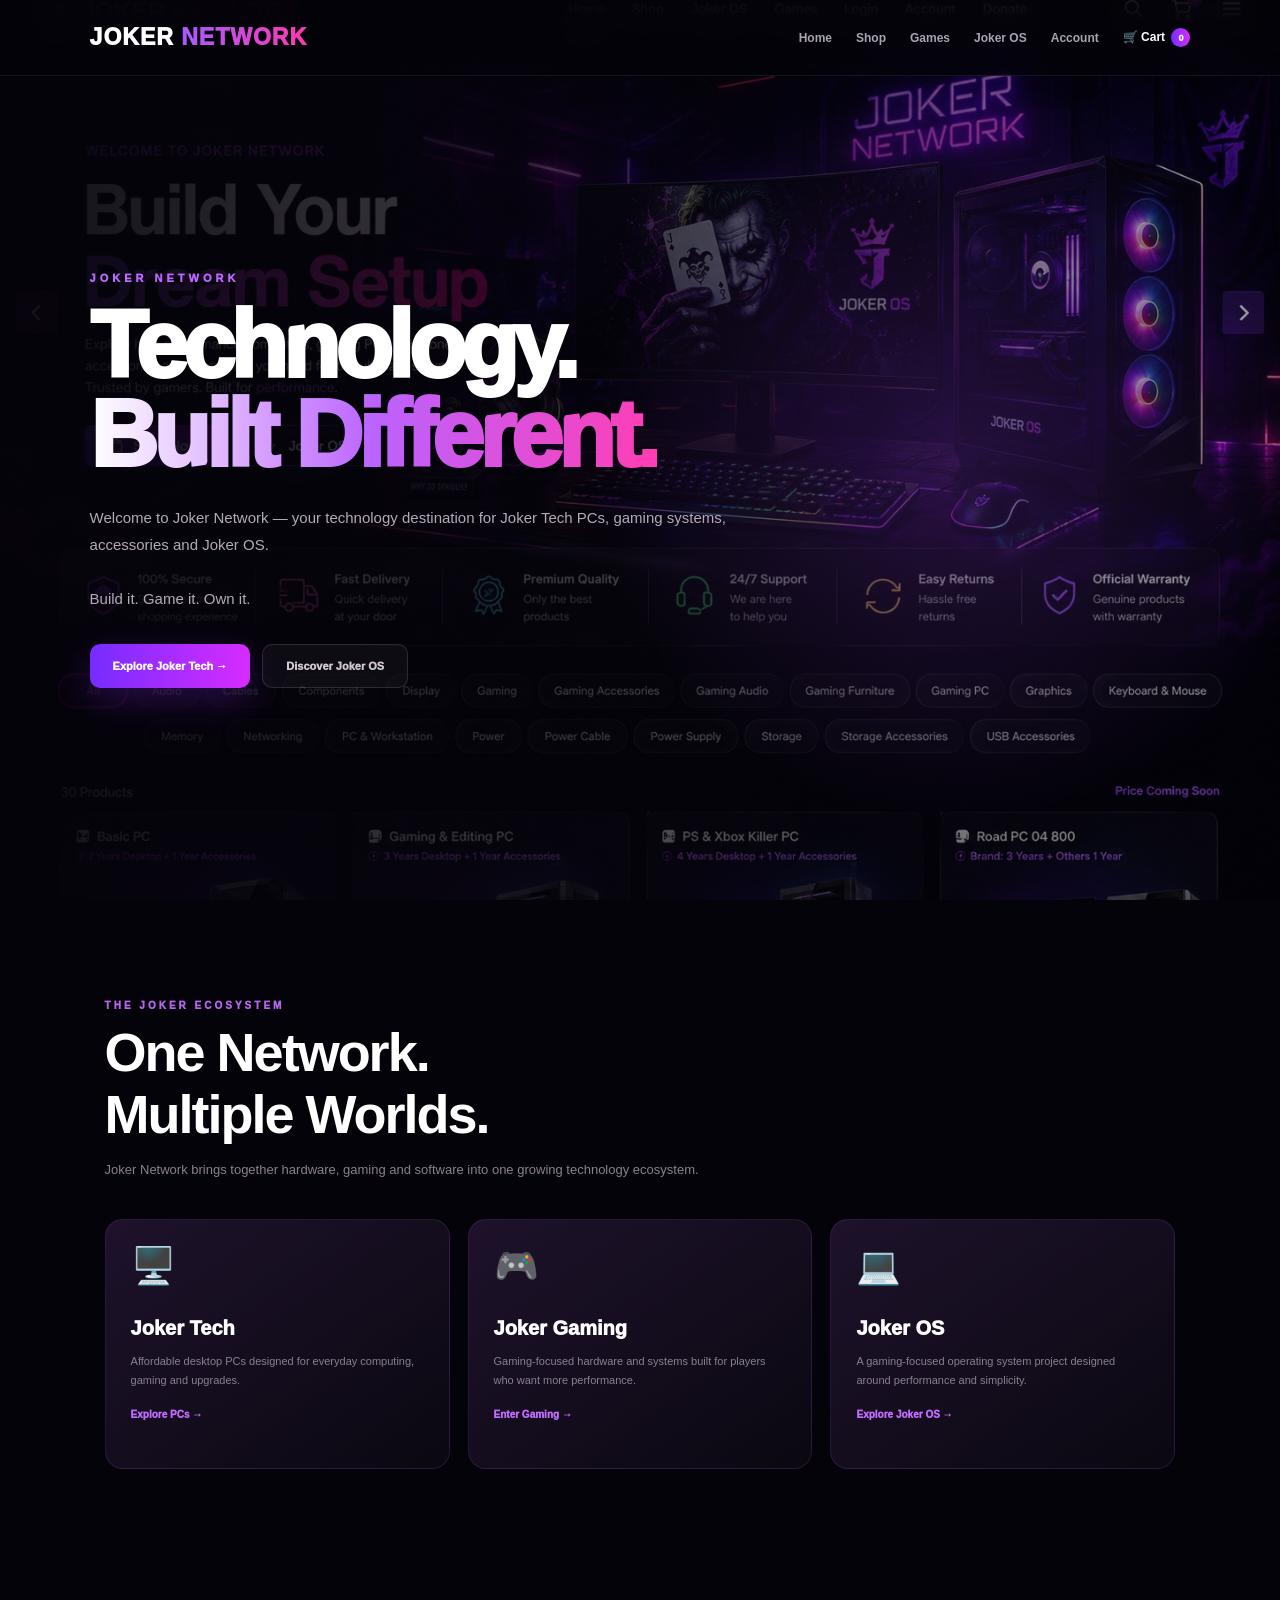
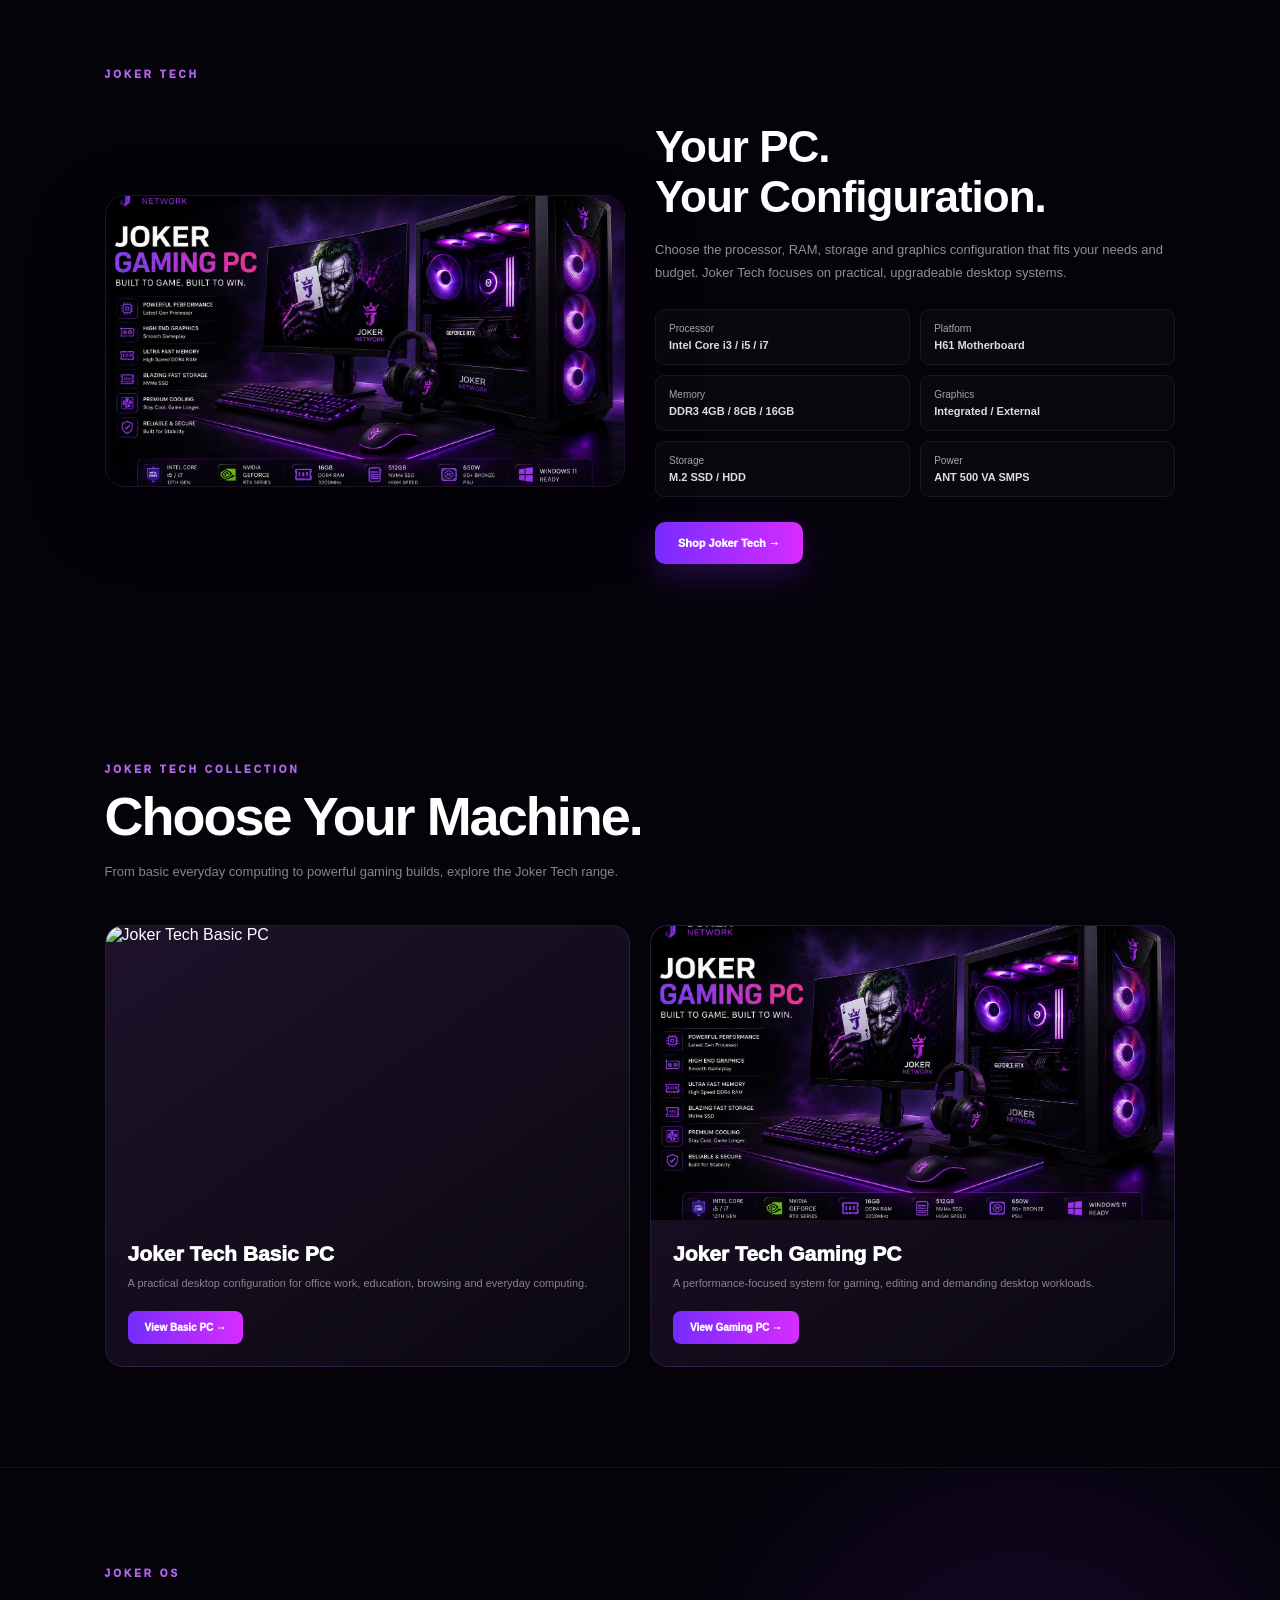
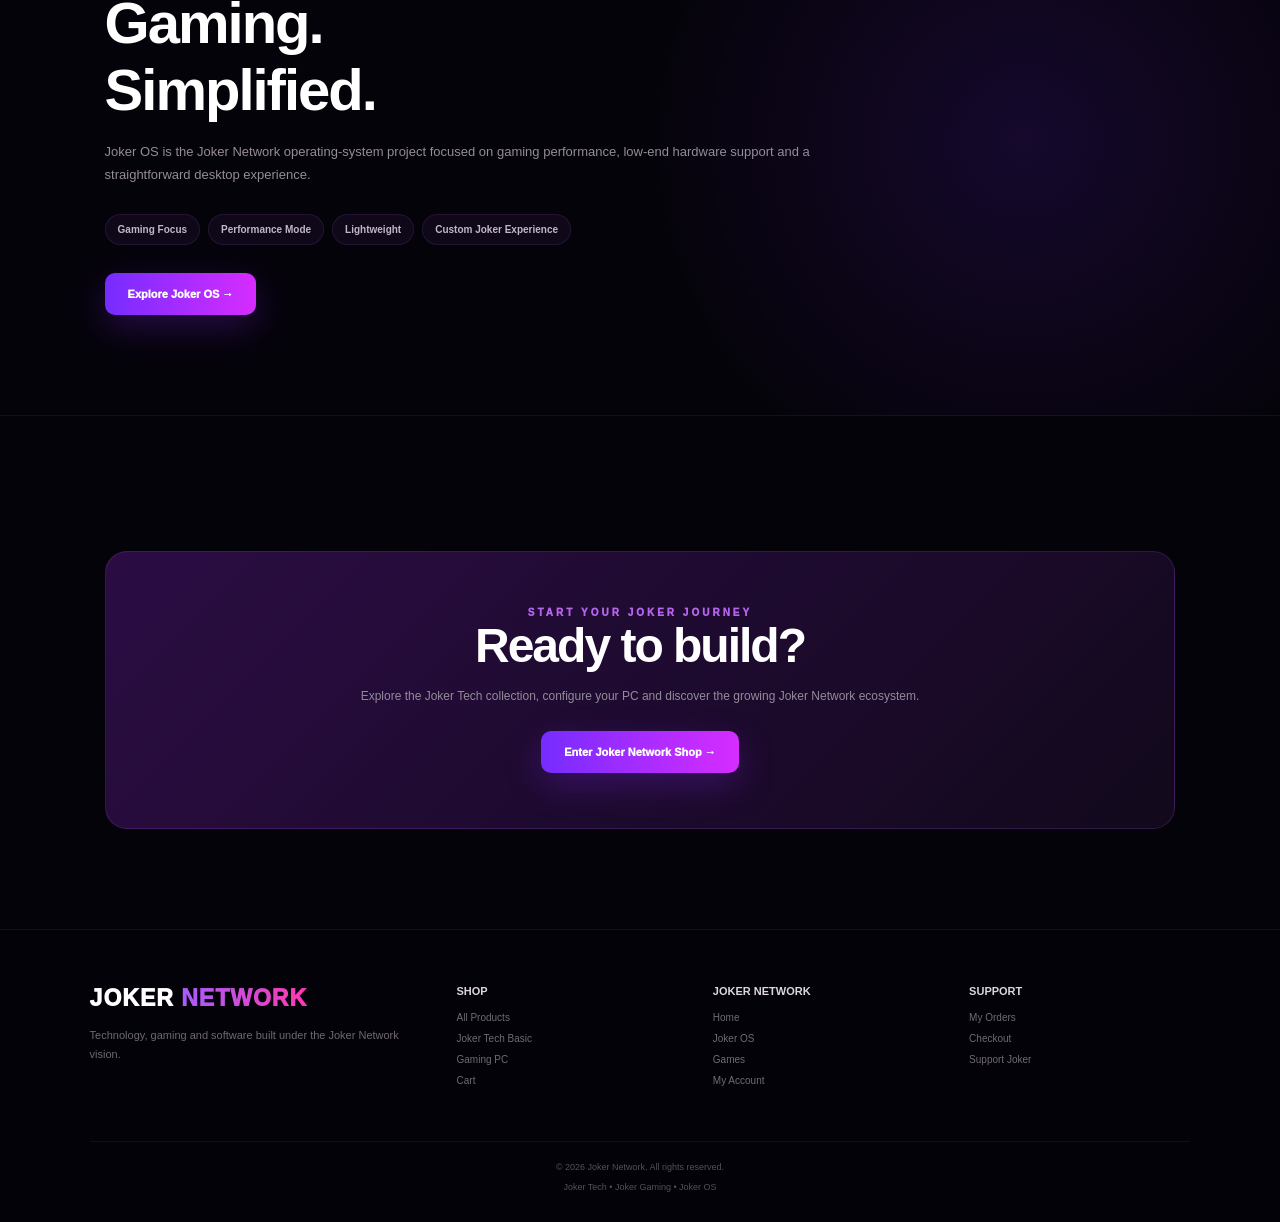
==== commit 0b2f1e5a: "Add files via upload" ====
--- a/index.html
+++ b/index.html
@@ -1848,4 +1848,4 @@
 
 
 </body>
-</html>
+</html>
